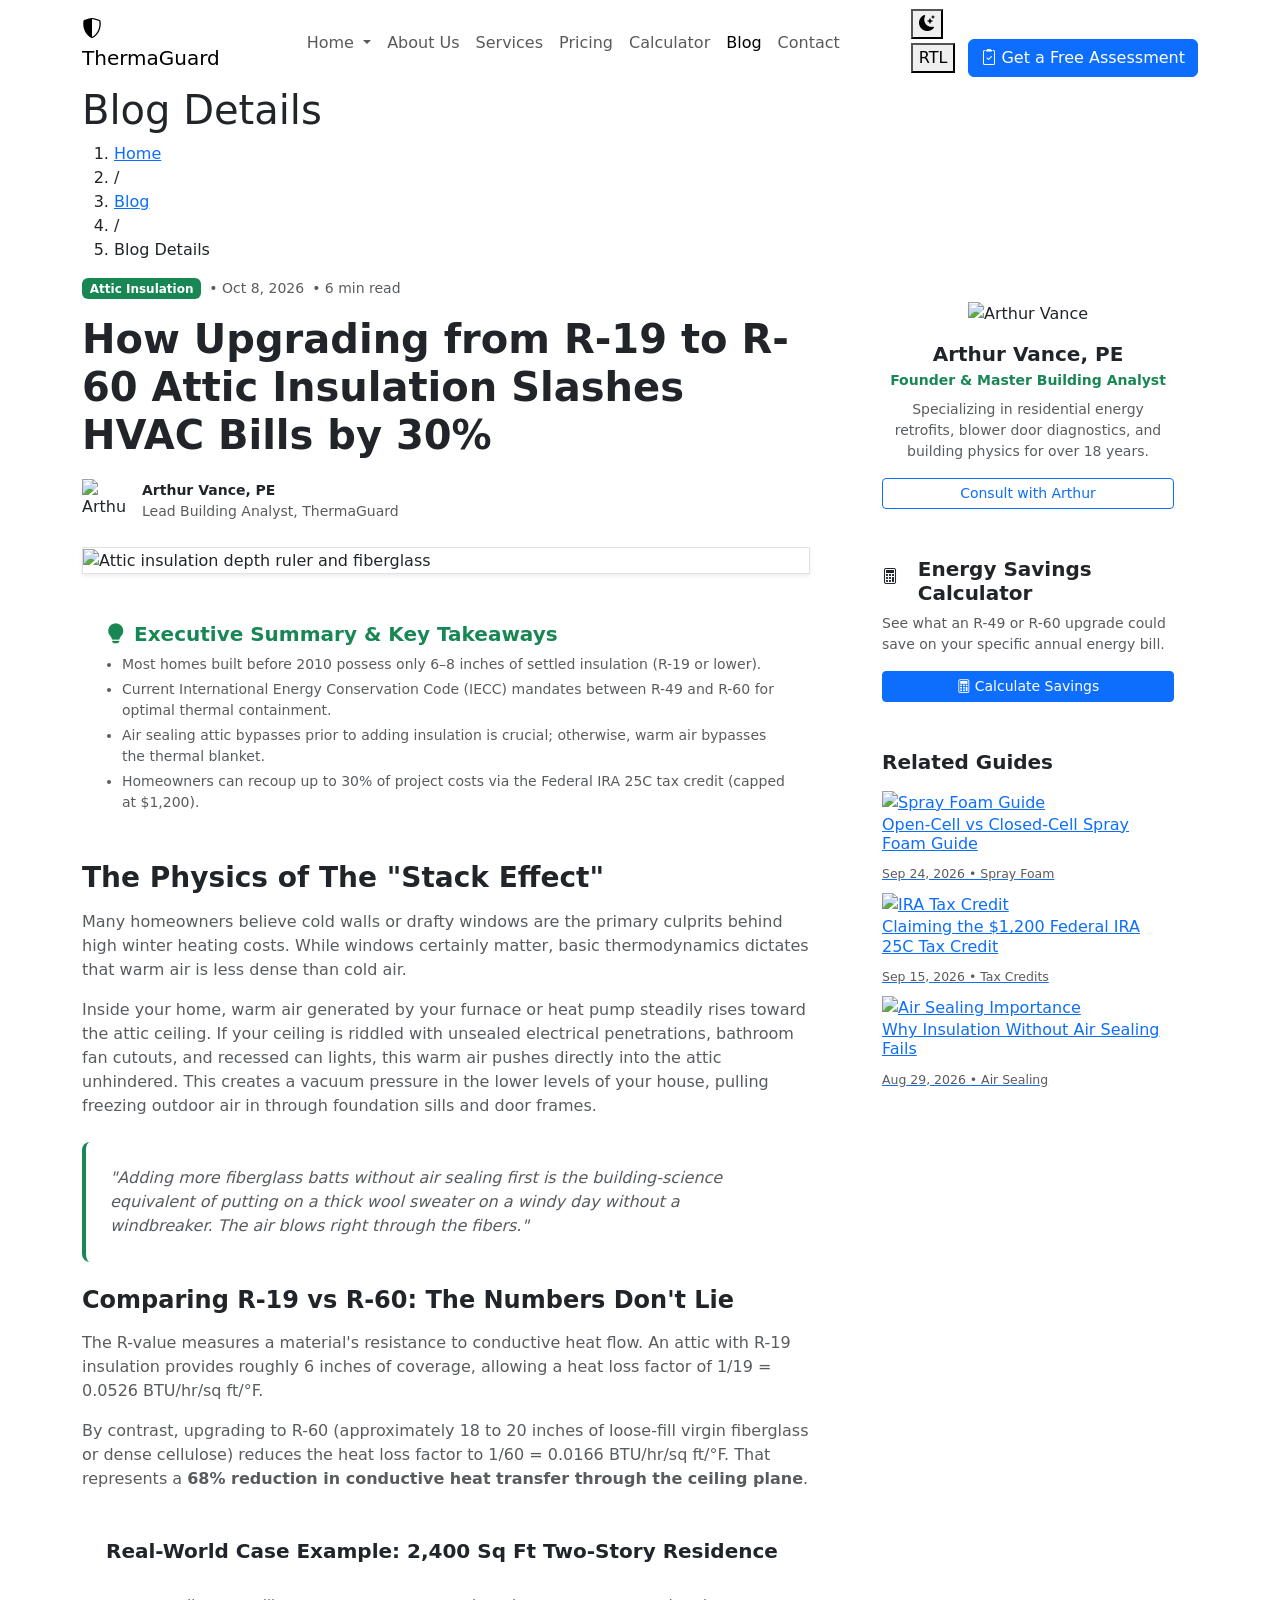
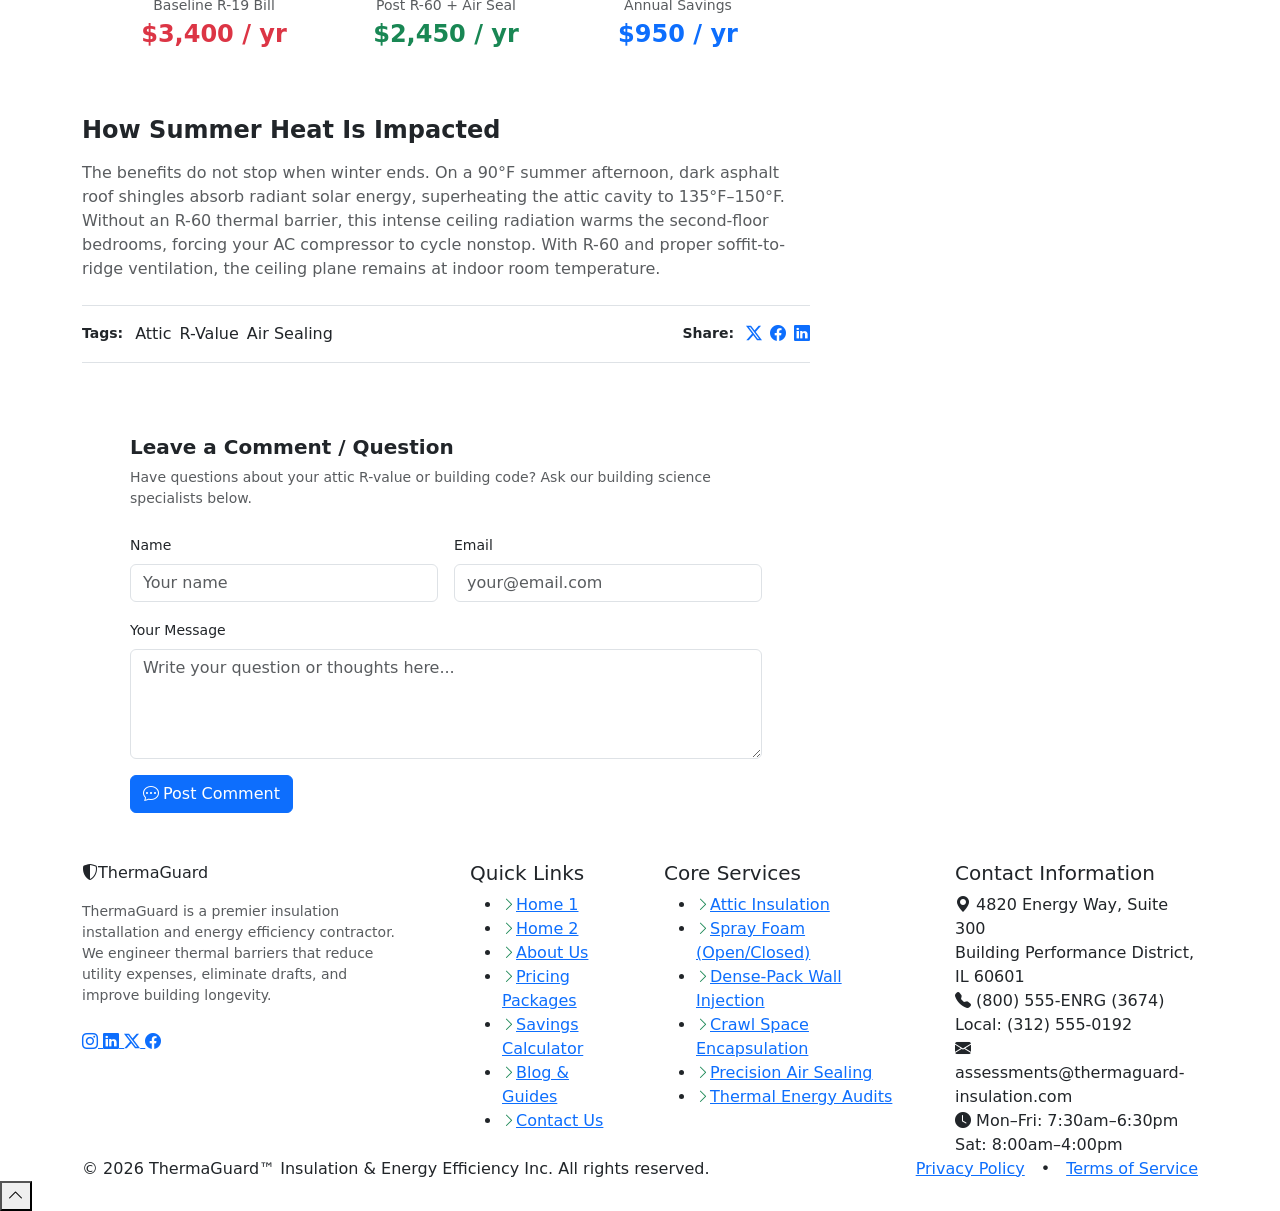
==== blog-details.html @ 48bd6f77 "Initial commit" ====
<!DOCTYPE html>
<html lang="en" data-bs-theme="light" dir="ltr">
<head>
  <meta charset="UTF-8">
  <meta name="viewport" content="width=device-width, initial-scale=1.0">
  <title>How Upgrading from R-19 to R-60 Slashes HVAC Bills by 30% | ThermaGuard™</title>
  <meta name="description" content="In-depth building science guide explaining how attic air sealing and R-60 insulation stops the stack effect and lowers seasonal utility bills.">
  
  <!-- Favicon -->
  <link rel="icon" type="image/svg+xml" href="data:image/svg+xml,<svg xmlns='http://www.w3.org/2000/svg' viewBox='0 0 100 100'><rect width='100' height='100' rx='20' fill='%230b6e4f'/><path d='M50 20 L80 45 L70 45 L70 75 L30 75 L30 45 L20 45 Z' fill='%23ffffff'/><circle cx='50' cy='55' r='10' fill='%23f59e0b'/></svg>">

  <!-- Google Fonts (Outfit & Plus Jakarta Sans) -->
  <link rel="preconnect" href="https://fonts.googleapis.com">
  <link rel="preconnect" href="https://fonts.gstatic.com" crossorigin>
  <link href="https://fonts.googleapis.com/css2?family=Outfit:wght@400;500;600;700;800&family=Plus+Jakarta+Sans:wght@400;500;600;700&display=swap" rel="stylesheet">

  <!-- Bootstrap 5.3 CSS -->
  <link href="https://cdn.jsdelivr.net/npm/bootstrap@5.3.3/dist/css/bootstrap.min.css" rel="stylesheet">
  
  <!-- Bootstrap Icons 1.11 -->
  <link rel="stylesheet" href="https://cdn.jsdelivr.net/npm/bootstrap-icons@1.11.3/font/bootstrap-icons.min.css">

  <!-- Custom Core & RTL Styles -->
  <link rel="stylesheet" href="css/style.css">
  <link rel="stylesheet" href="css/rtl.css">
</head>
<body>

  <!-- ================= NAVBAR ================= -->
  <nav class="navbar navbar-expand-lg tg-navbar sticky-top">
    <div class="container">
      <!-- Brand Logo -->
      <a class="navbar-brand" href="index.html">
        <div class="brand-icon-wrap">
          <i class="bi bi-shield-shaded"></i>
        </div>
        <span>Therma<span class="brand-highlight">Guard</span></span>
      </a>

      <!-- Mobile Controls & Hamburger -->
      <div class="d-flex align-items-center gap-2 d-lg-none">
        <button class="control-btn theme-toggle-btn" aria-label="Toggle theme">
          <i class="bi bi-moon-stars-fill"></i>
        </button>
        <button class="rtl-pill-btn rtl-toggle-btn" aria-label="Toggle layout direction">
            <span class="dir-label">RTL</span>
        </button>
        <button class="navbar-toggler border-0 shadow-none px-2" type="button" data-bs-toggle="collapse" data-bs-target="#tgNavbarCollapse" aria-controls="tgNavbarCollapse" aria-expanded="false" aria-label="Toggle navigation">
          <span class="navbar-toggler-icon"></span>
        </button>
      </div>

      <!-- Nav Links -->
      <div class="collapse navbar-collapse" id="tgNavbarCollapse">
        <ul class="navbar-nav mx-auto mb-2 mb-lg-0">
          <!-- Home Dropdown: EXACTLY TWO ITEMS -->
          <li class="nav-dropdown dropdown">
            <a class="nav-link dropdown-toggle" href="#" id="homeDropdown" role="button" data-bs-toggle="dropdown" aria-expanded="false">
              Home
            </a>
            <ul class="dropdown-menu" aria-labelledby="homeDropdown">
              <li><a class="dropdown-item" href="index.html"><i class="bi bi-house-door me-2"></i>Home 1</a></li>
              <li><a class="dropdown-item" href="home-2.html"><i class="bi bi-building me-2"></i>Home 2</a></li>
            </ul>
          </li>
          <li class="nav-item">
            <a class="nav-link" href="about.html">About Us</a>
          </li>
          <li class="nav-item">
            <a class="nav-link" href="services.html">Services</a>
          </li>
          <li class="nav-item">
            <a class="nav-link" href="pricing.html">Pricing</a>
          </li>
          <li class="nav-item">
            <a class="nav-link" href="calculator.html">Calculator</a>
          </li>
          <li class="nav-item">
            <a class="nav-link active" href="blog.html">Blog</a>
          </li>
          <li class="nav-item">
            <a class="nav-link" href="contact.html">Contact</a>
          </li>
        </ul>

        <!-- Action Controls & CTA -->
        <div class="nav-actions">
          <button class="control-btn theme-toggle-btn d-none d-lg-flex" aria-label="Toggle theme" title="Toggle dark/light mode">
            <i class="bi bi-moon-stars-fill"></i>
          </button>
          <button class="rtl-pill-btn rtl-toggle-btn d-none d-lg-inline-flex" aria-label="Toggle layout direction" title="Toggle RTL/LTR">
            <span class="dir-label">RTL</span>
          </button>
          <a href="contact.html" class="btn btn-primary ms-lg-2">
            <i class="bi bi-clipboard2-check me-1"></i>Get a Free Assessment
          </a>
        </div>
      </div>
    </div>
  </nav>

  <!-- ================= PAGE BANNER ================= -->
  <section class="tg-page-banner tg-banner-blog-details">
    <div class="container tg-page-banner-container">
      <h1 class="tg-page-banner-title" id="bannerArticleCategory">Blog Details</h1>
      <nav aria-label="breadcrumb" class="tg-page-banner-breadcrumb-nav">
        <ol class="tg-page-banner-breadcrumb">
          <li><a href="index.html">Home</a></li>
          <li class="separator">/</li>
          <li><a href="blog.html">Blog</a></li>
          <li class="separator">/</li>
          <li class="active" aria-current="page" id="breadcrumbArticleCurrent">Blog Details</li>
        </ol>
      </nav>
    </div>
  </section>

  <!-- ================= ARTICLE BODY & SIDEBAR ================= -->
  <section class="section-padding">
    <div class="container">
      <div class="row g-4 g-lg-5 align-items-start">
        <!-- Main Content -->
        <div class="col-lg-8">
          <!-- Article Title & Meta -->
          <div class="mb-4">
            <div class="d-flex align-items-center gap-2 mb-3">
              <span class="badge bg-success" id="articleCategoryBadge">Attic Insulation</span>
              <span class="text-muted small" id="articleDate">• Oct 8, 2026</span>
              <span class="text-muted small" id="articleReadTime">• 6 min read</span>
            </div>
            <h2 class="display-6 fw-bold mb-3" id="articleTitle">
              How Upgrading from R-19 to R-60 Attic Insulation Slashes HVAC Bills by 30%
            </h2>
            <div class="d-flex align-items-center gap-3 pt-1">
              <img src="images/team-arthur-vance.jpg" alt="Arthur Vance" class="avatar-img" id="authorAvatar" style="width: 44px; height: 44px;">
              <div>
                <div class="fw-bold small" id="authorName">Arthur Vance, PE</div>
                <div class="text-muted small" id="authorRole">Lead Building Analyst, ThermaGuard</div>
              </div>
            </div>
          </div>

          <!-- Cover Image -->
          <div class="article-cover-wrap mb-4 shadow-sm border border-tg">
            <img src="images/blog-details-hero.jpg" alt="Attic insulation depth ruler and fiberglass" class="article-cover-img" id="articleCoverImg">
          </div>

          <!-- Key Takeaways Callout -->
          <div class="card-tg p-4 mb-4 bg-surface-alt border-success h-auto">
            <h5 class="fw-bold mb-2 text-success"><i class="bi bi-lightbulb-fill me-2"></i>Executive Summary & Key Takeaways</h5>
            <ul class="mb-0 text-muted small ps-3" id="articleTakeawaysList">
              <li class="mb-1">Most homes built before 2010 possess only 6–8 inches of settled insulation (R-19 or lower).</li>
              <li class="mb-1">Current International Energy Conservation Code (IECC) mandates between R-49 and R-60 for optimal thermal containment.</li>
              <li class="mb-1">Air sealing attic bypasses prior to adding insulation is crucial; otherwise, warm air bypasses the thermal blanket.</li>
              <li>Homeowners can recoup up to 30% of project costs via the Federal IRA 25C tax credit (capped at $1,200).</li>
            </ul>
          </div>

          <!-- Dynamic Body Content -->
          <div id="articleBodyContent">
            <h2 class="h3 fw-bold mb-3">The Physics of The "Stack Effect"</h2>
            <p class="text-muted">
              Many homeowners believe cold walls or drafty windows are the primary culprits behind high winter heating costs. While windows certainly matter, basic thermodynamics dictates that warm air is less dense than cold air.
            </p>
            <p class="text-muted">
              Inside your home, warm air generated by your furnace or heat pump steadily rises toward the attic ceiling. If your ceiling is riddled with unsealed electrical penetrations, bathroom fan cutouts, and recessed can lights, this warm air pushes directly into the attic unhindered. This creates a vacuum pressure in the lower levels of your house, pulling freezing outdoor air in through foundation sills and door frames.
            </p>

            <blockquote class="p-4 my-4 rounded-3 border-start border-4 border-success bg-surface fst-italic text-muted">
              "Adding more fiberglass batts without air sealing first is the building-science equivalent of putting on a thick wool sweater on a windy day without a windbreaker. The air blows right through the fibers."
            </blockquote>

            <h3 class="h4 fw-bold mt-4 mb-3">Comparing R-19 vs R-60: The Numbers Don't Lie</h3>
            <p class="text-muted">
              The R-value measures a material's resistance to conductive heat flow. An attic with R-19 insulation provides roughly 6 inches of coverage, allowing a heat loss factor of 1/19 = 0.0526 BTU/hr/sq ft/°F.
            </p>
            <p class="text-muted">
              By contrast, upgrading to R-60 (approximately 18 to 20 inches of loose-fill virgin fiberglass or dense cellulose) reduces the heat loss factor to 1/60 = 0.0166 BTU/hr/sq ft/°F. That represents a <strong>68% reduction in conductive heat transfer through the ceiling plane</strong>.
            </p>

            <div class="card-tg p-4 my-4 h-auto">
              <h5 class="fw-bold mb-3">Real-World Case Example: 2,400 Sq Ft Two-Story Residence</h5>
              <div class="row g-3 text-center">
                <div class="col-sm-4">
                  <div class="p-3 rounded-2 bg-surface-alt">
                    <div class="small text-muted">Baseline R-19 Bill</div>
                    <div class="fw-bold fs-4 text-danger">$3,400 / yr</div>
                  </div>
                </div>
                <div class="col-sm-4">
                  <div class="p-3 rounded-2 bg-surface-alt">
                    <div class="small text-muted">Post R-60 + Air Seal</div>
                    <div class="fw-bold fs-4 text-success">$2,450 / yr</div>
                  </div>
                </div>
                <div class="col-sm-4">
                  <div class="p-3 rounded-2 bg-surface-alt">
                    <div class="small text-muted">Annual Savings</div>
                    <div class="fw-bold fs-4 text-primary">$950 / yr</div>
                  </div>
                </div>
              </div>
            </div>

            <h3 class="h4 fw-bold mt-4 mb-3">How Summer Heat Is Impacted</h3>
            <p class="text-muted">
              The benefits do not stop when winter ends. On a 90°F summer afternoon, dark asphalt roof shingles absorb radiant solar energy, superheating the attic cavity to 135°F–150°F. Without an R-60 thermal barrier, this intense ceiling radiation warms the second-floor bedrooms, forcing your AC compressor to cycle nonstop. With R-60 and proper soffit-to-ridge ventilation, the ceiling plane remains at indoor room temperature.
            </p>
          </div>

          <!-- Share & Tags -->
          <div class="d-flex flex-wrap justify-content-between align-items-center py-3 border-top border-bottom border-tg my-4">
            <div class="d-flex align-items-center gap-2 mb-2 mb-sm-0">
              <span class="fw-bold small me-1">Tags:</span>
              <div id="articleTagsContainer" class="d-inline-flex align-items-center gap-2">
                <span class="badge-tag">Attic</span>
                <span class="badge-tag">R-Value</span>
                <span class="badge-tag">Air Sealing</span>
              </div>
            </div>
            <div class="d-flex align-items-center gap-2">
              <span class="fw-bold small me-1">Share:</span>
              <a href="https://x.com" target="_blank" rel="noopener noreferrer" class="social-icon-btn" aria-label="Share on X"><i class="bi bi-twitter-x"></i></a>
              <a href="https://facebook.com" target="_blank" rel="noopener noreferrer" class="social-icon-btn" aria-label="Share on Facebook"><i class="bi bi-facebook"></i></a>
              <a href="https://linkedin.com" target="_blank" rel="noopener noreferrer" class="social-icon-btn" aria-label="Share on LinkedIn"><i class="bi bi-linkedin"></i></a>
            </div>
          </div>

          <!-- Leave a Reply Form -->
          <div class="card-tg p-4 p-md-5 h-auto">
            <h4 class="h5 fw-bold mb-2">Leave a Comment / Question</h4>
            <p class="text-muted small mb-4">Have questions about your attic R-value or building code? Ask our building science specialists below.</p>
            <form class="needs-validation" novalidate>
              <div class="row g-3 mb-3">
                <div class="col-md-6">
                  <label class="form-label small" for="commentName">Name</label>
                  <input type="text" class="form-control" id="commentName" placeholder="Your name" required>
                </div>
                <div class="col-md-6">
                  <label class="form-label small" for="commentEmail">Email</label>
                  <input type="email" class="form-control" id="commentEmail" placeholder="your@email.com" required>
                </div>
              </div>
              <div class="mb-3">
                <label class="form-label small" for="commentBody">Your Message</label>
                <textarea class="form-control" id="commentBody" rows="4" placeholder="Write your question or thoughts here..." required></textarea>
              </div>
              <button type="submit" class="btn btn-primary">
                <i class="bi bi-chat-dots me-1"></i>Post Comment
              </button>
            </form>
          </div>
        </div>

        <!-- Sidebar -->
        <div class="col-lg-4">
          <aside class="blog-sidebar sticky-top">
            <!-- Author Card -->
            <div class="card-tg p-4 text-center h-auto">
              <img src="images/team-arthur-vance.jpg" alt="Arthur Vance" class="avatar-img mx-auto mb-3" id="sideAuthorImg" style="width: 76px; height: 76px;">
              <h5 class="fw-bold mb-1" id="sideAuthorName">Arthur Vance, PE</h5>
              <p class="text-success small fw-semibold mb-2" id="sideAuthorRole">Founder & Master Building Analyst</p>
              <p class="text-muted small mb-3" id="sideAuthorBio">
                Specializing in residential energy retrofits, blower door diagnostics, and building physics for over 18 years.
              </p>
              <a href="contact.html" class="btn btn-outline-primary btn-sm w-100">Consult with Arthur</a>
            </div>

            <!-- Free Calculator Widget -->
            <div class="card-tg p-4 border-success bg-surface-alt h-auto">
              <div class="d-flex align-items-center gap-2 mb-2">
                <div class="brand-icon-wrap" style="width: 32px; height: 32px; font-size: 1rem;">
                  <i class="bi bi-calculator"></i>
                </div>
                <h5 class="fw-bold mb-0">Energy Savings Calculator</h5>
              </div>
              <p class="text-muted small mb-3">
                See what an R-49 or R-60 upgrade could save on your specific annual energy bill.
              </p>
              <a href="calculator.html" class="btn btn-primary btn-sm w-100">
                <i class="bi bi-calculator me-1"></i>Calculate Savings
              </a>
            </div>

            <!-- Related Posts -->
            <div class="card-tg p-4 h-auto">
              <h5 class="fw-bold mb-3">Related Guides</h5>
              <div class="d-flex flex-column gap-2" id="sidebarRelatedGuides">
                <a href="blog-details.html?id=spray-foam" class="related-guide-item">
                  <img src="images/blog-spray-foam.jpg" alt="Spray Foam Guide" class="related-guide-thumb">
                  <div class="flex-grow-1">
                    <h6 class="related-guide-title">Open-Cell vs Closed-Cell Spray Foam Guide</h6>
                    <span class="text-muted small" style="font-size: 0.78rem;">Sep 24, 2026 • Spray Foam</span>
                  </div>
                </a>
                <a href="blog-details.html?id=tax-credit" class="related-guide-item">
                  <img src="images/blog-ira-tax-credit-insulation.jpg" alt="IRA Tax Credit" class="related-guide-thumb">
                  <div class="flex-grow-1">
                    <h6 class="related-guide-title">Claiming the $1,200 Federal IRA 25C Tax Credit</h6>
                    <span class="text-muted small" style="font-size: 0.78rem;">Sep 15, 2026 • Tax Credits</span>
                  </div>
                </a>
                <a href="blog-details.html?id=air-sealing" class="related-guide-item">
                  <img src="images/blog-air-sealing.jpg" alt="Air Sealing Importance" class="related-guide-thumb">
                  <div class="flex-grow-1">
                    <h6 class="related-guide-title">Why Insulation Without Air Sealing Fails</h6>
                    <span class="text-muted small" style="font-size: 0.78rem;">Aug 29, 2026 • Air Sealing</span>
                  </div>
                </a>
              </div>
            </div>
          </aside>
        </div>
      </div>
    </div>
  </section>

  <!-- ================= SHARED FOOTER ================= -->
  <footer class="tg-footer">
    <div class="container">
      <div class="row g-5">
        <!-- Col 1: Brand & Bio -->
        <div class="col-lg-4 col-md-6">
          <a class="navbar-brand mb-3 d-inline-flex" href="index.html">
            <div class="brand-icon-wrap">
              <i class="bi bi-shield-shaded"></i>
            </div>
            <span>Therma<span class="brand-highlight">Guard</span></span>
          </a>
          <p class="text-muted small pe-lg-4">
            ThermaGuard is a premier insulation installation and energy efficiency contractor. We engineer thermal barriers that reduce utility expenses, eliminate drafts, and improve building longevity.
          </p>
          <div class="social-links mt-4">
            <a href="https://instagram.com" class="social-icon-btn" target="_blank" rel="noopener noreferrer" aria-label="Follow ThermaGuard on Instagram">
              <i class="bi bi-instagram"></i>
            </a>
            <a href="https://linkedin.com" class="social-icon-btn" target="_blank" rel="noopener noreferrer" aria-label="Connect with ThermaGuard on LinkedIn">
              <i class="bi bi-linkedin"></i>
            </a>
            <a href="https://x.com" class="social-icon-btn" target="_blank" rel="noopener noreferrer" aria-label="Follow ThermaGuard on X">
              <i class="bi bi-twitter-x"></i>
            </a>
            <a href="https://facebook.com" class="social-icon-btn" target="_blank" rel="noopener noreferrer" aria-label="Connect on Facebook">
              <i class="bi bi-facebook"></i>
            </a>
          </div>
        </div>

        <!-- Col 2: Important Links -->
        <div class="col-lg-2 col-md-6 col-6">
          <h5>Quick Links</h5>
          <ul class="footer-links">
            <li><a href="index.html"><i class="bi bi-chevron-right text-success small"></i>Home 1</a></li>
            <li><a href="home-2.html"><i class="bi bi-chevron-right text-success small"></i>Home 2</a></li>
            <li><a href="about.html"><i class="bi bi-chevron-right text-success small"></i>About Us</a></li>
            <li><a href="pricing.html"><i class="bi bi-chevron-right text-success small"></i>Pricing Packages</a></li>
            <li><a href="calculator.html"><i class="bi bi-chevron-right text-success small"></i>Savings Calculator</a></li>
            <li><a href="blog.html"><i class="bi bi-chevron-right text-success small"></i>Blog & Guides</a></li>
            <li><a href="contact.html"><i class="bi bi-chevron-right text-success small"></i>Contact Us</a></li>
          </ul>
        </div>

        <!-- Col 3: Core Services -->
        <div class="col-lg-3 col-md-6 col-6">
          <h5>Core Services</h5>
          <ul class="footer-links">
            <li><a href="service-details.html?service=attic"><i class="bi bi-chevron-right text-success small"></i>Attic Insulation</a></li>
            <li><a href="service-details.html?service=spray-foam"><i class="bi bi-chevron-right text-success small"></i>Spray Foam (Open/Closed)</a></li>
            <li><a href="service-details.html?service=wall-injection"><i class="bi bi-chevron-right text-success small"></i>Dense-Pack Wall Injection</a></li>
            <li><a href="service-details.html?service=crawl-space"><i class="bi bi-chevron-right text-success small"></i>Crawl Space Encapsulation</a></li>
            <li><a href="service-details.html?service=air-sealing"><i class="bi bi-chevron-right text-success small"></i>Precision Air Sealing</a></li>
            <li><a href="service-details.html?service=energy-audit"><i class="bi bi-chevron-right text-success small"></i>Thermal Energy Audits</a></li>
          </ul>
        </div>

        <!-- Col 4: Contact Information -->
        <div class="col-lg-3 col-md-6">
          <h5>Contact Information</h5>
          <div class="footer-contact-item">
            <i class="bi bi-geo-alt-fill"></i>
            <span>4820 Energy Way, Suite 300<br>Building Performance District, IL 60601</span>
          </div>
          <div class="footer-contact-item">
            <i class="bi bi-telephone-fill"></i>
            <span>(800) 555-ENRG (3674)<br>Local: (312) 555-0192</span>
          </div>
          <div class="footer-contact-item">
            <i class="bi bi-envelope-fill"></i>
            <span>assessments@thermaguard-insulation.com</span>
          </div>
          <div class="footer-contact-item">
            <i class="bi bi-clock-fill"></i>
            <span>Mon–Fri: 7:30am–6:30pm<br>Sat: 8:00am–4:00pm</span>
          </div>
        </div>
      </div>

      <!-- Footer Bottom -->
      <div class="footer-bottom d-flex flex-column flex-md-row justify-content-between align-items-center gap-3">
        <div class="footer-copy text-center text-md-start">
          &copy; 2026 ThermaGuard™ Insulation & Energy Efficiency Inc. All rights reserved.
        </div>
        <div class="footer-legal-links d-flex align-items-center justify-content-center justify-content-md-end gap-3">
          <a href="privacy.html" class="footer-legal-link">Privacy Policy</a>
          <span class="footer-legal-sep">•</span>
          <a href="terms.html" class="footer-legal-link">Terms of Service</a>
        </div>
      </div>
    </div>
  </footer>

  <!-- Back to Top Button -->
  <button class="back-to-top" aria-label="Back to top">
    <i class="bi bi-chevron-up"></i>
  </button>

  <!-- Bootstrap 5.3 Bundle JS -->
  <script src="https://cdn.jsdelivr.net/npm/bootstrap@5.3.3/dist/js/bootstrap.bundle.min.js"></script>
  <!-- Blog Data & Dynamic Engine -->
  <script src="js/blog-data.js"></script>
  <script src="js/blog-details.js"></script>
  <!-- Core Script -->
  <script src="js/main.js"></script>
</body>
</html>
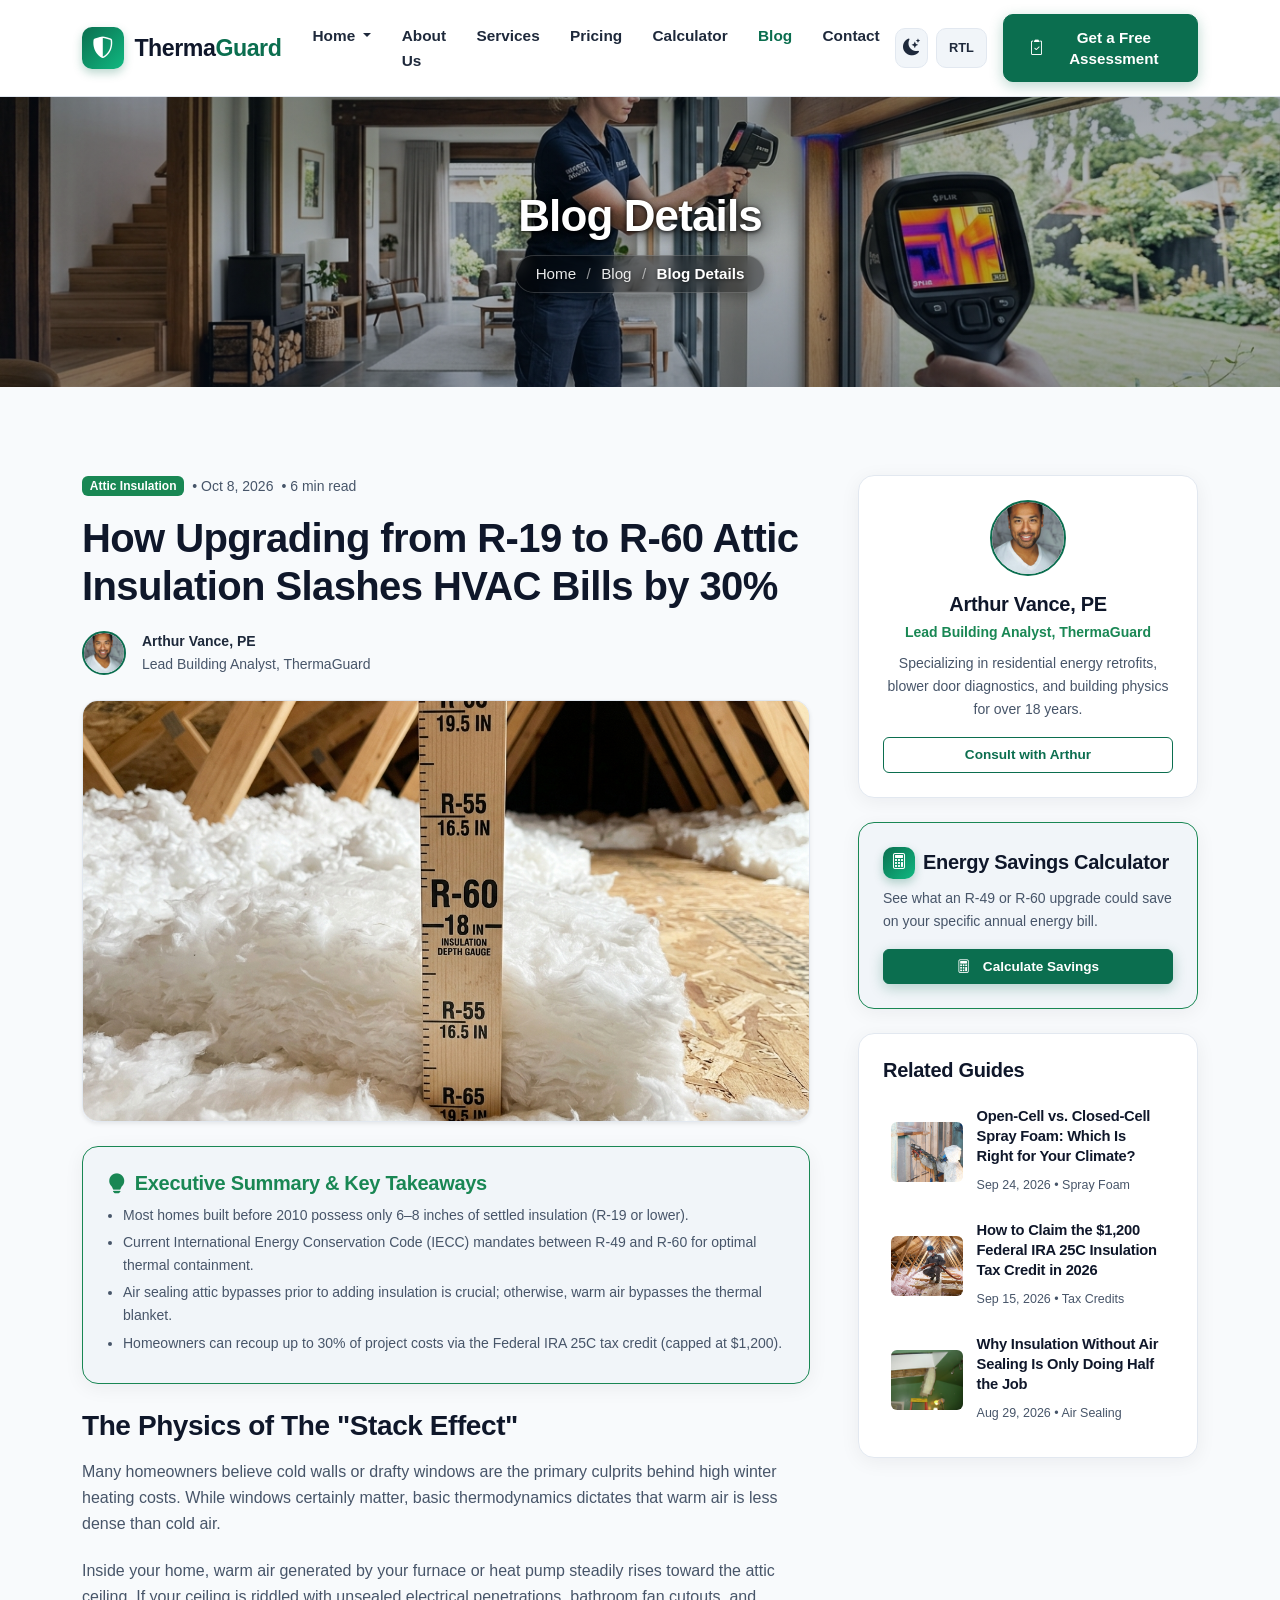
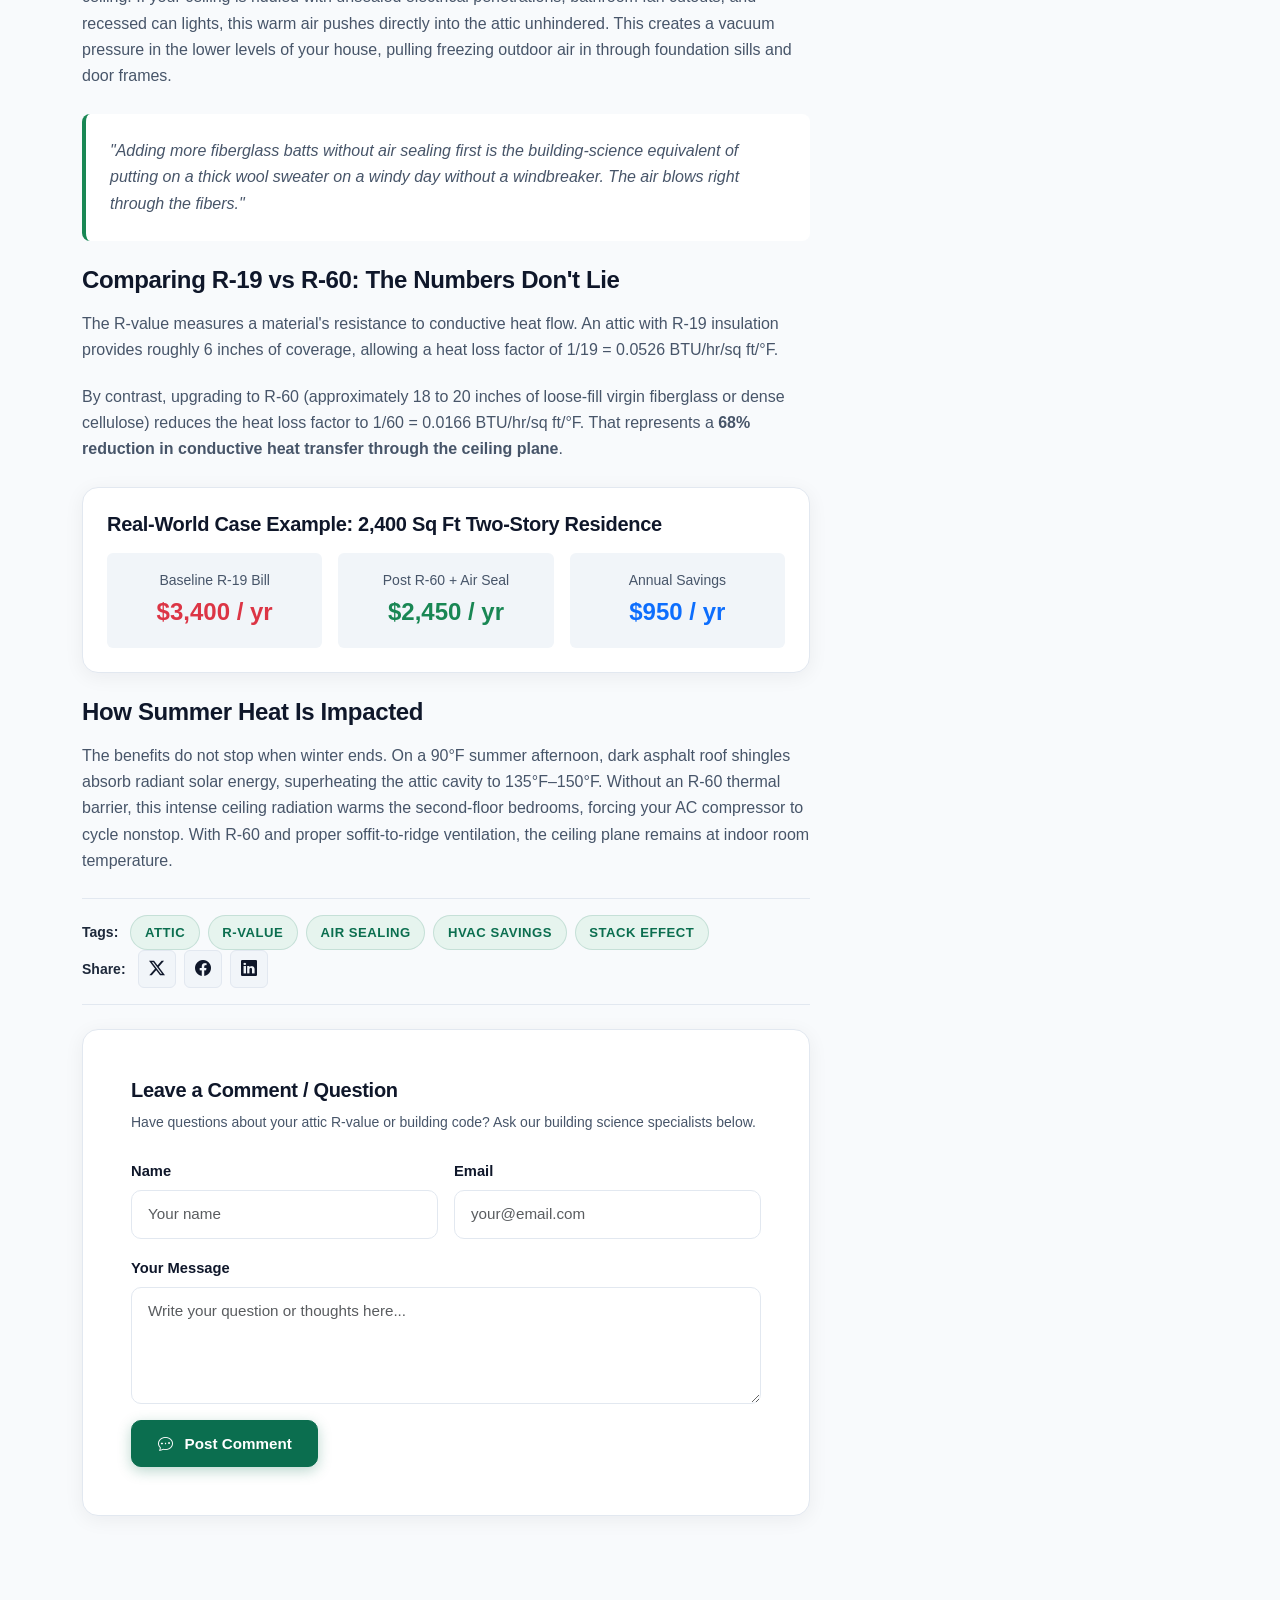
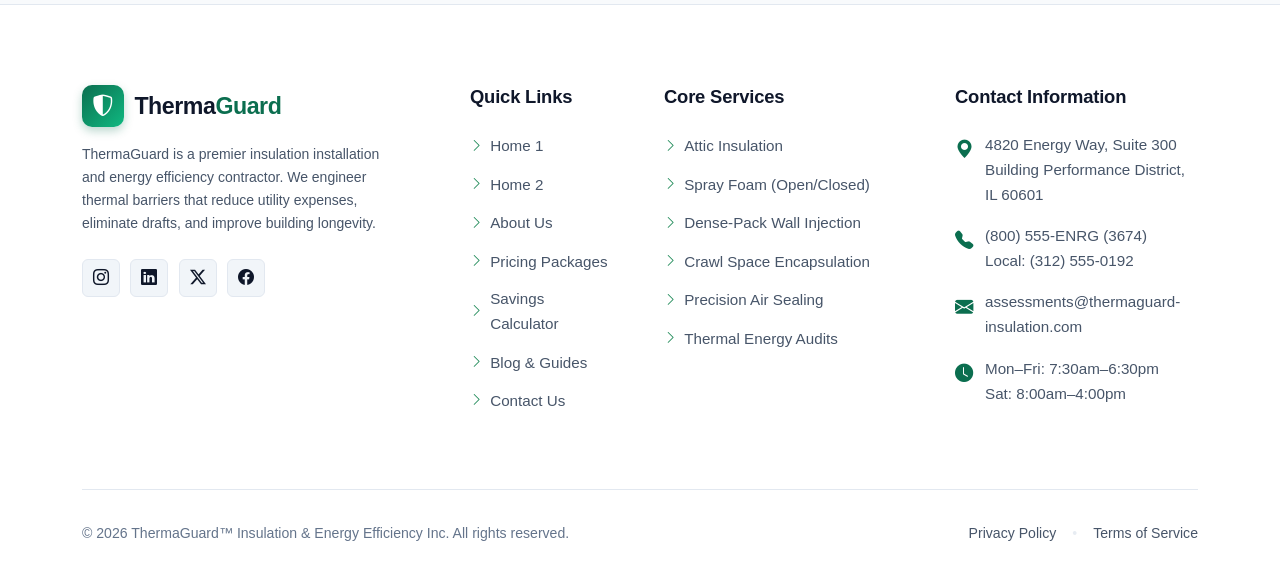
==== commit 9d9f8e01: "updated message" ====
--- a/blog-details.html
+++ b/blog-details.html
@@ -142,7 +142,7 @@
 
           <!-- Cover Image -->
           <div class="article-cover-wrap mb-4 shadow-sm border border-tg">
-            <img src="images/blog-details-hero.jpg" alt="Attic insulation depth ruler and fiberglass" class="article-cover-img" id="articleCoverImg">
+            <img src="images/blog-attic-r19-to-r60.jpg" alt="Attic insulation depth ruler and fiberglass" class="article-cover-img" id="articleCoverImg">
           </div>
 
           <!-- Key Takeaways Callout -->
--- a/css/style.css
+++ b/css/style.css
@@ -0,0 +1,2604 @@
+/* ===================================================================
+   ThermaGuard™ - Insulation Installation & Energy Efficiency Website
+   Comprehensive Design System & Core Stylesheet
+   Compatible with Bootstrap 5.3+, Dark/Light Mode, & Responsive Devices
+   =================================================================== */
+
+/* -------------------------------------------------------------------
+   1. CSS Custom Properties / Root Tokens (Light Theme Default)
+   ------------------------------------------------------------------- */
+:root {
+  color-scheme: light;
+
+  /* Brand Color Palette */
+  --tg-primary: #0b6e4f;          /* Rich Energy Emerald */
+  --tg-primary-hover: #08533b;
+  --tg-primary-light: #e6f4ee;
+  --tg-primary-rgb: 11, 110, 79;
+
+  --tg-secondary: #0f766e;        /* Deep Teal */
+  --tg-secondary-hover: #115e59;
+  
+  --tg-accent: #f59e0b;           /* Warm Solar Amber */
+  --tg-accent-hover: #d97706;
+  --tg-accent-light: #fef3c7;
+  --tg-accent-rgb: 245, 158, 11;
+
+  --tg-thermal-warm: #ea580c;     /* Heat retention orange */
+  --tg-thermal-cool: #0284c7;     /* Cooling retention sky */
+
+  /* Neutral & Surface Colors - Light Mode */
+  --tg-bg-body: #f8fafc;
+  --tg-bg-surface: #ffffff;
+  --tg-bg-surface-alt: #f1f5f9;
+  --tg-bg-header: rgba(255, 255, 255, 0.95);
+  --tg-bg-dropdown: #ffffff;
+  --tg-bg-card: #ffffff;
+  --tg-bg-footer: var(--tg-bg-header);
+
+  /* Typography Colors - Light Mode (High Contrast WCAG AAA) */
+  --tg-text-main: #1e293b;
+  --tg-text-muted: #475569;
+  --tg-text-light: #64748b;
+  --tg-heading-color: #0f172a;
+  --tg-footer-text: var(--tg-text-muted);
+  --tg-footer-text-muted: var(--tg-text-light);
+
+  /* Borders & Dividers */
+  --tg-border: #e2e8f0;
+  --tg-border-light: #f1f5f9;
+  --tg-border-focus: #10b981;
+
+  /* Shadows */
+  --tg-shadow-sm: 0 1px 3px rgba(0, 0, 0, 0.06), 0 1px 2px rgba(0, 0, 0, 0.04);
+  --tg-shadow-md: 0 4px 6px -1px rgba(0, 0, 0, 0.07), 0 2px 4px -2px rgba(0, 0, 0, 0.05);
+  --tg-shadow-lg: 0 10px 25px -3px rgba(0, 0, 0, 0.08), 0 4px 6px -4px rgba(0, 0, 0, 0.04);
+  --tg-shadow-xl: 0 20px 30px -10px rgba(0, 0, 0, 0.12), 0 10px 10px -5px rgba(0, 0, 0, 0.04);
+  --tg-shadow-card: 0 4px 20px rgba(15, 23, 42, 0.06);
+  --tg-shadow-hover: 0 15px 30px rgba(11, 110, 79, 0.12);
+
+  /* Geometry & Transitions */
+  --tg-radius-sm: 6px;
+  --tg-radius-md: 10px;
+  --tg-radius-lg: 16px;
+  --tg-radius-xl: 24px;
+  --tg-radius-full: 9999px;
+  --tg-transition: all 0.28s cubic-bezier(0.4, 0, 0.2, 1);
+
+  /* Fonts */
+  --tg-font-sans: 'Plus Jakarta Sans', -apple-system, BlinkMacSystemFont, "Segoe UI", Roboto, sans-serif;
+  --tg-font-heading: 'Outfit', -apple-system, BlinkMacSystemFont, "Segoe UI", Roboto, sans-serif;
+}
+
+/* -------------------------------------------------------------------
+   2. Dark Theme Overrides & High-Contrast Adjustments
+   ------------------------------------------------------------------- */
+[data-bs-theme="dark"] {
+  color-scheme: dark;
+
+  --tg-bg-body: #0b1120;
+  --tg-bg-surface: #131d31;
+  --tg-bg-surface-alt: #1a263f;
+  --tg-bg-header: rgba(19, 29, 49, 0.94);
+  --tg-bg-dropdown: #162238;
+  --tg-bg-card: #15223a;
+  --tg-bg-footer: var(--tg-bg-header);
+
+  --tg-text-main: #f1f5f9;
+  --tg-text-muted: #94a3b8;
+  --tg-text-light: #64748b;
+  --tg-heading-color: #ffffff;
+  --tg-footer-text: var(--tg-text-muted);
+  --tg-footer-text-muted: var(--tg-text-light);
+
+  --tg-border: #243452;
+  --tg-border-light: #1b283f;
+  --tg-border-focus: #34d399;
+
+  --tg-primary-light: rgba(11, 110, 79, 0.25);
+  --tg-accent-light: rgba(245, 158, 11, 0.15);
+
+  --tg-shadow-sm: 0 1px 3px rgba(0, 0, 0, 0.4);
+  --tg-shadow-md: 0 4px 6px -1px rgba(0, 0, 0, 0.45);
+  --tg-shadow-lg: 0 10px 25px -3px rgba(0, 0, 0, 0.55);
+  --tg-shadow-xl: 0 20px 30px -10px rgba(0, 0, 0, 0.7);
+  --tg-shadow-card: 0 6px 24px rgba(0, 0, 0, 0.4);
+  --tg-shadow-hover: 0 16px 32px rgba(16, 185, 129, 0.18);
+}
+
+/* -------------------------------------------------------------------
+   3. Global Resets & Base Typography
+   ------------------------------------------------------------------- */
+*, *::before, *::after {
+  box-sizing: border-box;
+}
+
+html {
+  scroll-behavior: smooth;
+  font-size: 16px;
+}
+
+body {
+  font-family: var(--tg-font-sans);
+  color: var(--tg-text-main);
+  background-color: var(--tg-bg-body);
+  line-height: 1.65;
+  -webkit-font-smoothing: antialiased;
+  -moz-osx-font-smoothing: grayscale;
+  /* Preserve overflow: visible on body so position: sticky works reliably on all mobile browsers */
+  overflow-x: visible;
+  transition: background-color 0.3s ease, color 0.3s ease;
+}
+
+/* Prevent horizontal content spill on content sections without breaking sticky positioning on the body navbar */
+body > section,
+body > main,
+body > footer,
+.section-padding,
+.tg-page-banner {
+  overflow-x: clip;
+}
+
+h1, h2, h3, h4, h5, h6,
+.h1, .h2, .h3, .h4, .h5, .h6 {
+  font-family: var(--tg-font-heading);
+  color: var(--tg-heading-color);
+  font-weight: 700;
+  line-height: 1.25;
+  letter-spacing: -0.015em;
+}
+
+p {
+  margin-bottom: 1.25rem;
+  color: var(--tg-text-muted);
+}
+
+/* Ensure text-muted is always clear and high-contrast */
+.text-muted {
+  color: var(--tg-text-muted) !important;
+}
+
+[data-bs-theme="dark"] .text-muted {
+  color: #94a3b8 !important;
+}
+
+[data-bs-theme="dark"] p {
+  color: #94a3b8;
+}
+
+/* Fix text-dark across both modes: ensure crisp contrast */
+.text-dark:not(.bg-warning):not(.bg-info):not(.badge-accent) {
+  color: var(--tg-heading-color) !important;
+}
+
+[data-bs-theme="dark"] .text-dark:not(.bg-warning):not(.bg-info):not(.badge-accent) {
+  color: #f8fafc !important;
+}
+
+/* Service Card Titles & Editorial Links */
+.service-title-link,
+.card-tg h2 a, .card-tg h3 a, .card-tg h4 a, .card-tg h5 a,
+.blog-card h2 a, .blog-card h3 a, .blog-card h4 a {
+  color: var(--tg-heading-color) !important;
+  transition: var(--tg-transition);
+}
+
+.service-title-link:hover,
+.card-tg h2 a:hover, .card-tg h3 a:hover, .card-tg h4 a:hover, .card-tg h5 a:hover,
+.blog-card h2 a:hover, .blog-card h3 a:hover, .blog-card h4 a:hover {
+  color: var(--tg-primary) !important;
+}
+
+[data-bs-theme="dark"] .service-title-link:hover,
+[data-bs-theme="dark"] .card-tg h2 a:hover, [data-bs-theme="dark"] .card-tg h3 a:hover,
+[data-bs-theme="dark"] .card-tg h4 a:hover, [data-bs-theme="dark"] .card-tg h5 a:hover,
+[data-bs-theme="dark"] .blog-card h2 a:hover, [data-bs-theme="dark"] .blog-card h3 a:hover,
+[data-bs-theme="dark"] .blog-card h4 a:hover {
+  color: #34d399 !important;
+}
+
+/* Warning & Info Badges: Keep Crisp Dark Slate Text for Readability */
+.badge.bg-warning,
+.badge.bg-warning.text-dark,
+.btn-accent,
+.badge-accent,
+[data-bs-theme="dark"] .badge.bg-warning,
+[data-bs-theme="dark"] .badge.bg-warning.text-dark,
+[data-bs-theme="dark"] .badge.bg-warning-subtle {
+  color: #0f172a !important;
+  background-color: #f59e0b !important;
+  font-weight: 700 !important;
+}
+
+.badge.bg-info,
+.badge.bg-info.text-dark,
+[data-bs-theme="dark"] .badge.bg-info,
+[data-bs-theme="dark"] .badge.bg-info.text-dark {
+  color: #0f172a !important;
+  background-color: #38bdf8 !important;
+  font-weight: 700 !important;
+}
+
+/* Dark Mode Badges & Outlines */
+[data-bs-theme="dark"] .badge.bg-light,
+[data-bs-theme="dark"] .badge.bg-light.text-dark,
+[data-bs-theme="dark"] .badge.bg-secondary,
+[data-bs-theme="dark"] .badge.bg-secondary.text-dark,
+[data-bs-theme="dark"] .badge.bg-secondary-subtle,
+[data-bs-theme="dark"] .badge.bg-secondary-subtle.text-dark,
+[data-bs-theme="dark"] .badge.bg-surface,
+[data-bs-theme="dark"] .badge.bg-surface.text-dark,
+[data-bs-theme="dark"] .badge.bg-surface-alt,
+[data-bs-theme="dark"] .badge.bg-surface-alt.text-dark {
+  background-color: #1e293b !important;
+  color: #f8fafc !important;
+  border: 1px solid #334155 !important;
+}
+
+[data-bs-theme="dark"] .badge.bg-dark {
+  background-color: #0f172a !important;
+  color: #f8fafc !important;
+  border: 1px solid #334155 !important;
+}
+
+[data-bs-theme="dark"] .text-success {
+  color: #34d399 !important;
+}
+
+[data-bs-theme="dark"] .btn-outline-primary {
+  border-color: #34d399;
+  color: #34d399;
+}
+
+[data-bs-theme="dark"] .btn-outline-primary:hover,
+[data-bs-theme="dark"] .btn-outline-primary:focus {
+  background-color: var(--tg-primary);
+  border-color: var(--tg-primary);
+  color: #ffffff;
+}
+
+/* Dark Mode Form Inputs & Selects */
+[data-bs-theme="dark"] .form-control,
+[data-bs-theme="dark"] .form-select {
+  background-color: #0f172a;
+  border-color: #334155;
+  color: #f8fafc;
+}
+
+[data-bs-theme="dark"] .form-select {
+  color-scheme: dark;
+  background-image: url("data:image/svg+xml,%3csvg xmlns='http://www.w3.org/2000/svg' viewBox='0 0 16 16'%3e%3cpath fill='none' stroke='%2394a3b8' stroke-linecap='round' stroke-linejoin='round' stroke-width='2' d='m2 5 6 6 6-6'/%3e%3c/svg%3e");
+}
+
+[data-bs-theme="dark"] .form-select option {
+  background-color: #0f172a;
+  color: #f8fafc;
+  padding: 8px 12px;
+}
+
+[data-bs-theme="dark"] .form-select option[value=""] {
+  color: #cbd5e1;
+  font-weight: 500;
+}
+
+[data-bs-theme="dark"] .form-select option:disabled {
+  color: #94a3b8 !important;
+  background-color: #1e293b;
+}
+
+[data-bs-theme="dark"] .form-select:has(option[value=""]:checked) {
+  color: #94a3b8;
+}
+
+[data-bs-theme="dark"] .form-control:focus,
+[data-bs-theme="dark"] .form-select:focus {
+  background-color: #131d31;
+  border-color: #34d399;
+  color: #ffffff;
+  box-shadow: 0 0 0 0.25rem rgba(52, 211, 153, 0.25);
+}
+
+[data-bs-theme="dark"] .form-control::placeholder {
+  color: #64748b;
+}
+
+[data-bs-theme="dark"] .form-label {
+  color: #f8fafc;
+}
+
+/* Dark Mode Table Enhancements */
+[data-bs-theme="dark"] .table-tg th,
+[data-bs-theme="dark"] .table thead th {
+  background-color: #1a263f !important;
+  color: #ffffff !important;
+  border-bottom: 2px solid #243452 !important;
+}
+
+[data-bs-theme="dark"] .table-tg td,
+[data-bs-theme="dark"] .table tbody td {
+  background-color: #15223a !important;
+  color: #e2e8f0 !important;
+  border-bottom: 1px solid #243452 !important;
+}
+
+/* Dark Mode Subtle Containers */
+[data-bs-theme="dark"] .bg-surface-alt {
+  background-color: #1a263f !important;
+}
+
+[data-bs-theme="dark"] .bg-danger-subtle {
+  background-color: rgba(239, 68, 68, 0.16) !important;
+  border-color: rgba(239, 68, 68, 0.4) !important;
+}
+
+[data-bs-theme="dark"] .bg-danger-subtle .text-danger {
+  color: #fca5a5 !important;
+}
+
+[data-bs-theme="dark"] .bg-success-subtle {
+  background-color: rgba(16, 185, 129, 0.16) !important;
+  border-color: rgba(16, 185, 129, 0.4) !important;
+}
+
+[data-bs-theme="dark"] .bg-success-subtle .text-success {
+  color: #6ee7b7 !important;
+}
+
+a {
+  color: var(--tg-primary);
+  text-decoration: none;
+  transition: var(--tg-transition);
+}
+
+a:hover {
+  color: var(--tg-primary-hover);
+}
+
+img {
+  max-width: 100%;
+  height: auto;
+  vertical-align: middle;
+}
+
+/* -------------------------------------------------------------------
+   4. Buttons & Badges
+   ------------------------------------------------------------------- */
+.btn {
+  font-family: var(--tg-font-heading);
+  font-weight: 600;
+  font-size: 0.95rem;
+  padding: 0.75rem 1.6rem;
+  border-radius: var(--tg-radius-md);
+  transition: var(--tg-transition);
+  display: inline-flex;
+  align-items: center;
+  justify-content: center;
+  gap: 0.5rem;
+  line-height: 1.4;
+  border: 1px solid transparent;
+}
+
+.btn-lg {
+  padding: 0.95rem 2rem;
+  font-size: 1.05rem;
+  border-radius: var(--tg-radius-md);
+}
+
+.btn-sm {
+  padding: 0.45rem 1rem;
+  font-size: 0.85rem;
+  border-radius: var(--tg-radius-sm);
+}
+
+.btn-primary {
+  background-color: var(--tg-primary);
+  border-color: var(--tg-primary);
+  color: #ffffff;
+  box-shadow: 0 4px 14px rgba(11, 110, 79, 0.28);
+}
+
+.btn-primary:hover, .btn-primary:focus {
+  background-color: var(--tg-primary-hover);
+  border-color: var(--tg-primary-hover);
+  color: #ffffff;
+  transform: translateY(-2px);
+  box-shadow: 0 6px 20px rgba(11, 110, 79, 0.38);
+}
+
+.btn-accent {
+  background-color: var(--tg-accent);
+  border-color: var(--tg-accent);
+  color: #1e293b;
+  box-shadow: 0 4px 14px rgba(245, 158, 11, 0.28);
+}
+
+.btn-accent:hover, .btn-accent:focus {
+  background-color: var(--tg-accent-hover);
+  border-color: var(--tg-accent-hover);
+  color: #ffffff;
+  transform: translateY(-2px);
+  box-shadow: 0 6px 20px rgba(245, 158, 11, 0.38);
+}
+
+.btn-outline-primary {
+  background-color: transparent;
+  border-color: var(--tg-primary);
+  color: var(--tg-primary);
+}
+
+.btn-outline-primary:hover, .btn-outline-primary:focus {
+  background-color: var(--tg-primary);
+  border-color: var(--tg-primary);
+  color: #ffffff;
+  transform: translateY(-2px);
+}
+
+.btn-outline-light {
+  --bs-btn-color: #ffffff;
+  --bs-btn-border-color: rgba(255, 255, 255, 0.4);
+  --bs-btn-hover-color: #ffffff;
+  --bs-btn-hover-bg: rgba(255, 255, 255, 0.15);
+  --bs-btn-hover-border-color: rgba(255, 255, 255, 0.85);
+  --bs-btn-focus-shadow-rgb: 52, 211, 153;
+  --bs-btn-active-color: #ffffff;
+  --bs-btn-active-bg: rgba(255, 255, 255, 0.22);
+  --bs-btn-active-border-color: #ffffff;
+  border-color: rgba(255, 255, 255, 0.4);
+  color: #ffffff !important;
+  background-color: rgba(255, 255, 255, 0.05);
+}
+
+.btn-outline-light:hover {
+  background-color: rgba(255, 255, 255, 0.15) !important;
+  color: #ffffff !important;
+  border-color: rgba(255, 255, 255, 0.85) !important;
+  transform: translateY(-2px);
+  box-shadow: 0 4px 16px rgba(0, 0, 0, 0.25);
+}
+
+.btn-outline-light:focus,
+.btn-outline-light:focus-visible {
+  background-color: rgba(255, 255, 255, 0.15) !important;
+  color: #ffffff !important;
+  border-color: #34d399 !important;
+  box-shadow: 0 0 0 0.25rem rgba(52, 211, 153, 0.35) !important;
+  outline: 0;
+}
+
+.btn-outline-light:active,
+.btn-outline-light.active {
+  background-color: rgba(255, 255, 255, 0.24) !important;
+  color: #ffffff !important;
+  border-color: #ffffff !important;
+  transform: translateY(0);
+}
+
+.btn-outline-light:visited {
+  color: #ffffff !important;
+}
+
+.btn-outline-light .bi,
+.btn-outline-light i {
+  color: #ffffff !important;
+}
+
+.btn-white {
+  background-color: #ffffff;
+  color: var(--tg-primary);
+  border-color: #ffffff;
+  box-shadow: var(--tg-shadow-md);
+}
+
+.btn-white:hover {
+  background-color: #f8fafc;
+  color: var(--tg-primary-hover);
+  transform: translateY(-2px);
+  box-shadow: var(--tg-shadow-lg);
+}
+
+.badge-tag {
+  display: inline-flex;
+  align-items: center;
+  gap: 0.4rem;
+  padding: 0.35rem 0.85rem;
+  border-radius: var(--tg-radius-full);
+  font-size: 0.82rem;
+  font-weight: 600;
+  text-transform: uppercase;
+  letter-spacing: 0.04em;
+  background-color: var(--tg-primary-light);
+  color: var(--tg-primary);
+  border: 1px solid rgba(11, 110, 79, 0.15);
+}
+
+[data-bs-theme="dark"] .badge-tag {
+  color: #34d399;
+  border-color: rgba(52, 211, 153, 0.25);
+}
+
+.badge-accent {
+  background-color: var(--tg-accent-light);
+  color: #b45309;
+  border: 1px solid rgba(245, 158, 11, 0.25);
+}
+
+[data-bs-theme="dark"] .badge-accent {
+  color: #fbbf24;
+}
+
+/* -------------------------------------------------------------------
+   5. Sticky Header & Navigation
+   ------------------------------------------------------------------- */
+.tg-topbar {
+  background-color: var(--tg-bg-surface-alt);
+  border-bottom: 1px solid var(--tg-border);
+  font-size: 0.85rem;
+  padding: 0.45rem 0;
+  transition: var(--tg-transition);
+}
+
+.tg-topbar a {
+  color: var(--tg-text-muted);
+}
+
+.tg-topbar a:hover {
+  color: var(--tg-primary);
+}
+
+.tg-navbar {
+  background-color: var(--tg-bg-header);
+  backdrop-filter: blur(12px);
+  -webkit-backdrop-filter: blur(12px);
+  border-bottom: 1px solid var(--tg-border);
+  padding: 0.85rem 0;
+  position: -webkit-sticky !important;
+  position: sticky !important;
+  top: 0 !important;
+  z-index: 1050 !important;
+  width: 100%;
+  transition: padding 0.25s ease, box-shadow 0.25s ease, background-color 0.25s ease;
+}
+
+@media (max-width: 991.98px) {
+  .tg-navbar {
+    position: -webkit-sticky !important;
+    position: sticky !important;
+    top: 0 !important;
+    padding: 0.65rem 0;
+  }
+
+  .tg-navbar > .container,
+  .tg-navbar > .container-fluid {
+    display: flex;
+    flex-wrap: wrap;
+    align-items: center;
+    justify-content: space-between;
+  }
+
+  .tg-navbar .navbar-brand {
+    font-size: 1.25rem;
+    gap: 0.5rem;
+    flex-shrink: 1;
+    min-width: 0;
+    margin-right: 0;
+  }
+
+  .tg-navbar .brand-icon-wrap {
+    width: 36px;
+    height: 36px;
+    font-size: 1.15rem;
+    border-radius: 8px;
+    flex-shrink: 0;
+  }
+
+  /* Keep mobile controls strictly in a single horizontal row on the right */
+  .tg-navbar .d-flex.align-items-center.d-lg-none {
+    display: inline-flex !important;
+    align-items: center !important;
+    flex-wrap: nowrap !important;
+    gap: 0.4rem !important;
+    flex-shrink: 0;
+  }
+
+  .tg-navbar .d-lg-none .control-btn {
+    width: 36px;
+    height: 36px;
+    font-size: 0.95rem;
+    border-radius: 8px;
+    flex-shrink: 0;
+  }
+
+  .tg-navbar .d-lg-none .rtl-pill-btn {
+    height: 36px;
+    padding: 0 0.6rem;
+    font-size: 0.75rem;
+    border-radius: 8px;
+    flex-shrink: 0;
+    display: inline-flex;
+    align-items: center;
+    justify-content: center;
+  }
+
+  .tg-navbar .navbar-toggler {
+    width: 38px;
+    height: 36px;
+    padding: 0 !important;
+    display: inline-flex !important;
+    align-items: center !important;
+    justify-content: center !important;
+    border: 1px solid var(--tg-border) !important;
+    background-color: var(--tg-bg-surface-alt);
+    border-radius: 8px;
+    flex-shrink: 0;
+    color: var(--tg-text-main);
+    transition: var(--tg-transition);
+  }
+
+  .tg-navbar .navbar-toggler:hover {
+    background-color: var(--tg-primary);
+    border-color: var(--tg-primary) !important;
+  }
+
+  .tg-navbar .navbar-toggler:hover .navbar-toggler-icon {
+    filter: brightness(0) invert(1);
+  }
+
+  .tg-navbar .navbar-toggler-icon {
+    width: 1.25rem;
+    height: 1.25rem;
+  }
+
+  .tg-navbar .navbar-collapse {
+    flex-basis: 100%;
+    width: 100%;
+    max-height: calc(100vh - 75px);
+    overflow-y: auto;
+    -webkit-overflow-scrolling: touch;
+    padding-bottom: 1.25rem;
+  }
+}
+
+@media (max-width: 380px) {
+  .tg-navbar .navbar-brand {
+    font-size: 1.15rem;
+    gap: 0.4rem;
+  }
+
+  .tg-navbar .brand-icon-wrap {
+    width: 32px;
+    height: 32px;
+    font-size: 1rem;
+  }
+
+  .tg-navbar .d-flex.align-items-center.d-lg-none {
+    gap: 0.3rem !important;
+  }
+
+  .tg-navbar .d-lg-none .control-btn {
+    width: 32px;
+    height: 32px;
+    font-size: 0.85rem;
+  }
+
+  .tg-navbar .d-lg-none .rtl-pill-btn {
+    height: 32px;
+    padding: 0 0.45rem;
+    font-size: 0.7rem;
+  }
+
+  .tg-navbar .navbar-toggler {
+    width: 34px;
+    height: 32px;
+  }
+}
+
+.tg-navbar.is-scrolled {
+  box-shadow: var(--tg-shadow-md);
+  padding: 0.6rem 0;
+}
+
+.navbar-brand {
+  display: flex;
+  align-items: center;
+  gap: 0.65rem;
+  font-family: var(--tg-font-heading);
+  font-size: 1.45rem;
+  font-weight: 800;
+  color: var(--tg-heading-color) !important;
+  text-decoration: none;
+  letter-spacing: -0.02em;
+}
+
+.brand-icon-wrap {
+  width: 42px;
+  height: 42px;
+  border-radius: var(--tg-radius-md);
+  background: linear-gradient(135deg, var(--tg-primary) 0%, #10b981 100%);
+  display: flex;
+  align-items: center;
+  justify-content: center;
+  color: #ffffff;
+  font-size: 1.35rem;
+  box-shadow: 0 4px 10px rgba(11, 110, 79, 0.28);
+}
+
+.brand-highlight {
+  color: var(--tg-primary);
+  transition: color 0.25s ease;
+}
+
+[data-bs-theme="dark"] .brand-highlight {
+  color: #10b981;
+}
+
+.navbar-nav .nav-link {
+  font-family: var(--tg-font-heading);
+  font-size: 0.96rem;
+  font-weight: 600;
+  color: var(--tg-text-main);
+  padding: 0.55rem 0.95rem !important;
+  border-radius: var(--tg-radius-sm);
+  transition: var(--tg-transition);
+}
+
+.navbar-nav .nav-link:hover,
+.navbar-nav .nav-link:focus,
+.navbar-nav .nav-link.active {
+  color: var(--tg-primary) !important;
+}
+
+@media (min-width: 992px) and (max-width: 1199.98px) {
+  .navbar-nav .nav-link {
+    font-size: 0.88rem;
+    padding: 0.5rem 0.55rem !important;
+  }
+  .nav-actions {
+    gap: 0.35rem;
+  }
+  .nav-actions .btn {
+    font-size: 0.84rem;
+    padding: 0.45rem 0.7rem;
+  }
+}
+
+.dropdown-menu {
+  background-color: var(--tg-bg-dropdown);
+  border: 1px solid var(--tg-border);
+  box-shadow: var(--tg-shadow-lg);
+  border-radius: var(--tg-radius-md);
+  padding: 0.5rem;
+  min-width: 200px;
+  margin-top: 0.5rem;
+}
+
+.dropdown-item {
+  color: var(--tg-text-main);
+  font-family: var(--tg-font-heading);
+  font-size: 0.92rem;
+  font-weight: 600;
+  padding: 0.6rem 0.9rem;
+  border-radius: var(--tg-radius-sm);
+  transition: var(--tg-transition);
+  display: flex;
+  align-items: center;
+  gap: 0.5rem;
+}
+
+.dropdown-item:hover,
+.dropdown-item:focus,
+.dropdown-item.active {
+  background-color: var(--tg-primary-light);
+  color: var(--tg-primary);
+}
+
+/* Header Action Controls (Theme & RTL Toggles) */
+.nav-actions {
+  display: flex;
+  align-items: center;
+  gap: 0.5rem;
+}
+
+.control-btn {
+  width: 40px;
+  height: 40px;
+  border-radius: var(--tg-radius-md);
+  background-color: var(--tg-bg-surface-alt);
+  border: 1px solid var(--tg-border);
+  color: var(--tg-text-main);
+  display: flex;
+  align-items: center;
+  justify-content: center;
+  font-size: 1.05rem;
+  cursor: pointer;
+  transition: var(--tg-transition);
+}
+
+.control-btn:hover {
+  background-color: var(--tg-primary);
+  border-color: var(--tg-primary);
+  color: #ffffff;
+}
+
+.rtl-pill-btn {
+  font-size: 0.8rem;
+  font-weight: 700;
+  font-family: var(--tg-font-heading);
+  padding: 0 0.75rem;
+  height: 40px;
+  border-radius: var(--tg-radius-md);
+  background-color: var(--tg-bg-surface-alt);
+  border: 1px solid var(--tg-border);
+  color: var(--tg-text-main);
+  display: inline-flex;
+  align-items: center;
+  justify-content: center;
+  cursor: pointer;
+  transition: var(--tg-transition);
+}
+
+.rtl-pill-btn:hover {
+  background-color: var(--tg-primary);
+  border-color: var(--tg-primary);
+  color: #ffffff;
+}
+
+/* -------------------------------------------------------------------
+   6. Sections & Cards
+   ------------------------------------------------------------------- */
+.section-padding {
+  padding: 5.5rem 0;
+}
+
+@media (max-width: 768px) {
+  .section-padding {
+    padding: 3.5rem 0;
+  }
+}
+
+.section-title-wrap {
+  margin-bottom: 3.25rem;
+}
+
+.section-subtitle {
+  font-size: 0.88rem;
+  font-weight: 700;
+  letter-spacing: 0.08em;
+  text-transform: uppercase;
+  color: var(--tg-primary);
+  margin-bottom: 0.6rem;
+  display: inline-block;
+}
+
+.section-title {
+  font-size: 2.35rem;
+  margin-bottom: 1rem;
+}
+
+@media (min-width: 992px) {
+  .section-title {
+    font-size: 2.75rem;
+  }
+
+  .text-lg-nowrap,
+  .text-nowrap-desktop {
+    white-space: nowrap !important;
+  }
+}
+
+.card-tg {
+  background-color: var(--tg-bg-card);
+  border: 1px solid var(--tg-border);
+  border-radius: var(--tg-radius-lg);
+  padding: 2rem;
+  box-shadow: var(--tg-shadow-card);
+  transition: var(--tg-transition);
+  height: auto;
+}
+
+/* Equal height for grid columns where cards are direct single children */
+.row > [class*="col-"] > .card-tg:only-child,
+.card-tg.h-100 {
+  height: 100%;
+}
+
+/* Explicit auto height for editorial content, sidebars, and stacked cards */
+.blog-sidebar .card-tg,
+.service-sidebar .card-tg,
+.article-content .card-tg,
+.card-tg.h-auto {
+  height: auto !important;
+}
+
+.card-tg:hover {
+  transform: translateY(-4px);
+  border-color: rgba(11, 110, 79, 0.35);
+  box-shadow: var(--tg-shadow-hover);
+}
+
+.card-icon-bubble {
+  width: 60px;
+  height: 60px;
+  border-radius: var(--tg-radius-md);
+  background-color: var(--tg-primary-light);
+  color: var(--tg-primary);
+  display: flex;
+  align-items: center;
+  justify-content: center;
+  font-size: 1.75rem;
+  margin-bottom: 1.5rem;
+  transition: var(--tg-transition);
+}
+
+.card-tg:hover .card-icon-bubble {
+  background-color: var(--tg-primary);
+  color: #ffffff;
+  transform: scale(1.08);
+}
+
+/* -------------------------------------------------------------------
+   7. Hero Sections
+   ------------------------------------------------------------------- */
+.hero-home-1 {
+  position: relative;
+  padding: 5rem 0 6rem 0;
+  background: radial-gradient(circle at 80% 20%, rgba(16, 185, 129, 0.08) 0%, transparent 60%),
+              radial-gradient(circle at 10% 80%, rgba(245, 158, 11, 0.05) 0%, transparent 50%),
+              var(--tg-bg-body);
+  overflow: hidden;
+}
+
+.hero-home-2 {
+  position: relative;
+  padding: 3.5rem 0 4.25rem 0;
+  background-color: #0b1a24;
+  color: #ffffff;
+  overflow: hidden;
+}
+
+[data-bs-theme="dark"] .hero-home-2 {
+  background-color: #070e17;
+}
+
+.hero-home-2 .hero-title {
+  color: #ffffff;
+}
+
+.hero-home-2 .hero-title .text-primary-custom {
+  color: #34d399 !important;
+}
+
+.hero-home-2 .hero-lead {
+  color: rgba(255, 255, 255, 0.82);
+}
+
+.hero-feature-box {
+  background: rgba(13, 27, 38, 0.72);
+  backdrop-filter: blur(10px);
+  -webkit-backdrop-filter: blur(10px);
+  border: 1px solid rgba(255, 255, 255, 0.14);
+  transition: transform 0.2s ease, border-color 0.2s ease;
+}
+
+.hero-feature-box:hover {
+  transform: translateY(-2px);
+  border-color: rgba(16, 185, 129, 0.5);
+}
+
+.hero-home-2 .hero-image-wrap {
+  position: relative;
+  border-radius: var(--tg-radius-xl);
+  overflow: hidden;
+  box-shadow: 0 20px 45px rgba(0, 0, 0, 0.45);
+  border: 1px solid rgba(255, 255, 255, 0.18);
+  line-height: 0;
+}
+
+.hero-home-2 .hero-right-img {
+  width: 100%;
+  height: 470px;
+  object-fit: cover;
+  object-position: center;
+  display: block;
+  transition: transform 0.4s ease;
+}
+
+.hero-home-2 .hero-image-wrap:hover .hero-right-img {
+  transform: scale(1.03);
+}
+
+@media (max-width: 991.98px) {
+  .hero-home-2 {
+    padding: 3rem 0 3.5rem 0;
+  }
+  .hero-home-2 .hero-image-wrap {
+    margin-top: 1.5rem;
+  }
+  .hero-home-2 .hero-right-img {
+    height: 360px;
+  }
+}
+
+.hero-home-2 .btn-outline-light {
+  border-color: rgba(255, 255, 255, 0.4);
+  background-color: rgba(255, 255, 255, 0.06);
+  color: #ffffff !important;
+  backdrop-filter: blur(8px);
+  -webkit-backdrop-filter: blur(8px);
+}
+
+.hero-home-2 .btn-outline-light:hover {
+  background-color: rgba(255, 255, 255, 0.16) !important;
+  border-color: rgba(255, 255, 255, 0.9) !important;
+  color: #ffffff !important;
+  transform: translateY(-2px);
+  box-shadow: 0 8px 24px rgba(0, 0, 0, 0.35);
+}
+
+.hero-home-2 .btn-outline-light:focus,
+.hero-home-2 .btn-outline-light:focus-visible {
+  background-color: rgba(255, 255, 255, 0.16) !important;
+  border-color: #34d399 !important;
+  color: #ffffff !important;
+  box-shadow: 0 0 0 0.25rem rgba(52, 211, 153, 0.35) !important;
+}
+
+.hero-home-2 .btn-outline-light:active {
+  background-color: rgba(255, 255, 255, 0.24) !important;
+  border-color: #ffffff !important;
+  color: #ffffff !important;
+}
+
+@media (max-width: 576px) {
+  .hero-home-2 {
+    padding: 2.5rem 0 3rem 0;
+  }
+  .hero-home-2 .hero-right-img {
+    height: 250px;
+  }
+}
+
+.hero-badge {
+  display: inline-flex;
+  align-items: center;
+  gap: 0.5rem;
+  padding: 0.4rem 1rem;
+  border-radius: var(--tg-radius-full);
+  background-color: var(--tg-bg-surface);
+  border: 1px solid var(--tg-border);
+  box-shadow: var(--tg-shadow-sm);
+  font-size: 0.88rem;
+  font-weight: 600;
+  color: var(--tg-primary);
+  margin-bottom: 1.5rem;
+}
+
+.hero-title {
+  font-size: 2.75rem;
+  font-weight: 800;
+  line-height: 1.18;
+  margin-bottom: 1.25rem;
+  letter-spacing: -0.03em;
+}
+
+@media (min-width: 992px) {
+  .hero-title {
+    font-size: 3.65rem;
+  }
+}
+
+.hero-lead {
+  font-size: 1.15rem;
+  color: var(--tg-text-muted);
+  margin-bottom: 2rem;
+  max-width: 620px;
+}
+
+.hero-media-wrap {
+  position: relative;
+  border-radius: var(--tg-radius-xl);
+  overflow: hidden;
+  box-shadow: var(--tg-shadow-xl);
+  border: 1px solid var(--tg-border);
+}
+
+.hero-media-wrap img {
+  width: 100%;
+  height: 480px;
+  object-fit: cover;
+  transition: transform 0.6s ease;
+}
+
+.hero-media-wrap:hover img {
+  transform: scale(1.03);
+}
+
+.floating-stat-card {
+  position: absolute;
+  background-color: var(--tg-bg-surface);
+  border: 1px solid var(--tg-border);
+  padding: 1.1rem 1.4rem;
+  border-radius: var(--tg-radius-lg);
+  box-shadow: var(--tg-shadow-lg);
+  display: flex;
+  align-items: center;
+  gap: 0.9rem;
+  z-index: 2;
+  backdrop-filter: blur(10px);
+}
+
+.floating-stat-card.bottom-left {
+  bottom: 24px;
+  left: 24px;
+}
+
+.floating-stat-card.top-right {
+  top: 24px;
+  right: 24px;
+}
+
+/* -------------------------------------------------------------------
+   Page Hero Banner (Full-Width Photographic with Dark Overlay)
+   ------------------------------------------------------------------- */
+.tg-page-banner {
+  position: relative;
+  width: 100%;
+  min-height: 290px;
+  display: flex;
+  align-items: center;
+  justify-content: center;
+  text-align: center;
+  padding: 4.85rem 1.5rem;
+  background-color: #08111d;
+  background-size: cover;
+  background-position: center center;
+  background-repeat: no-repeat;
+  color: #ffffff;
+  overflow: hidden;
+  isolation: isolate;
+}
+
+/* Semi-transparent overlay balanced so the hero photography is clearly visible in both light & dark modes */
+.tg-page-banner::before {
+  content: "";
+  position: absolute;
+  inset: 0;
+  background: linear-gradient(
+    180deg,
+    rgba(8, 20, 36, 0.38) 0%,
+    rgba(8, 20, 36, 0.28) 50%,
+    rgba(8, 20, 36, 0.45) 100%
+  );
+  z-index: 1;
+  transition: background 0.3s ease;
+}
+
+[data-bs-theme="dark"] .tg-page-banner::before {
+  background: linear-gradient(
+    180deg,
+    rgba(5, 14, 26, 0.46) 0%,
+    rgba(5, 14, 26, 0.34) 50%,
+    rgba(5, 14, 26, 0.52) 100%
+  );
+}
+
+/* Centered content container */
+.tg-page-banner-container {
+  position: relative;
+  z-index: 2;
+  max-width: 960px;
+  margin: 0 auto;
+  display: flex;
+  flex-direction: column;
+  align-items: center;
+  justify-content: center;
+}
+
+/* Centered bold page title with enhanced shadow for perfect clarity */
+.tg-page-banner-title {
+  font-family: var(--tg-font-heading);
+  font-size: 2.75rem;
+  font-weight: 800;
+  line-height: 1.15;
+  color: #ffffff !important;
+  margin-bottom: 0.85rem;
+  letter-spacing: -0.02em;
+  text-shadow: 0 3px 18px rgba(0, 0, 0, 0.85), 0 1px 4px rgba(0, 0, 0, 0.95);
+}
+
+/* Centered Breadcrumbs with sleek frosted pill background */
+.tg-page-banner-breadcrumb-nav {
+  display: flex;
+  align-items: center;
+  justify-content: center;
+}
+
+.tg-page-banner-breadcrumb {
+  display: inline-flex;
+  align-items: center;
+  justify-content: center;
+  flex-wrap: wrap;
+  gap: 0.65rem;
+  list-style: none;
+  padding: 0.35rem 1.25rem;
+  border-radius: var(--tg-radius-full);
+  background: rgba(0, 0, 0, 0.36);
+  backdrop-filter: blur(8px);
+  -webkit-backdrop-filter: blur(8px);
+  border: 1px solid rgba(255, 255, 255, 0.18);
+  margin: 0;
+  font-family: var(--tg-font-sans);
+  font-size: 0.95rem;
+  font-weight: 500;
+  color: rgba(255, 255, 255, 0.95);
+  box-shadow: 0 4px 12px rgba(0, 0, 0, 0.25);
+  text-shadow: 0 1px 4px rgba(0, 0, 0, 0.6);
+}
+
+.tg-page-banner-breadcrumb li {
+  display: inline-flex;
+  align-items: center;
+}
+
+.tg-page-banner-breadcrumb a {
+  color: rgba(255, 255, 255, 0.9);
+  text-decoration: none;
+  transition: var(--tg-transition);
+}
+
+.tg-page-banner-breadcrumb a:hover {
+  color: #fbbf24;
+  text-decoration: underline;
+}
+
+.tg-page-banner-breadcrumb .separator {
+  color: rgba(255, 255, 255, 0.55);
+  user-select: none;
+  font-weight: 400;
+}
+
+.tg-page-banner-breadcrumb .active {
+  color: #ffffff;
+  font-weight: 700;
+}
+
+/* Responsive adjustments */
+@media (max-width: 991.98px) {
+  .tg-page-banner {
+    min-height: 240px;
+    padding: 3.6rem 1.25rem;
+  }
+  .tg-page-banner-title {
+    font-size: 2.25rem;
+  }
+  .tg-page-banner-breadcrumb {
+    font-size: 0.95rem;
+  }
+}
+
+@media (max-width: 575.98px) {
+  .tg-page-banner {
+    min-height: 200px;
+    padding: 2.75rem 1rem;
+  }
+  .tg-page-banner-title {
+    font-size: 1.85rem;
+  }
+  .tg-page-banner-breadcrumb {
+    font-size: 0.88rem;
+    gap: 0.45rem;
+  }
+}
+
+/* Page Specific Background Images (Clear & High-Resolution) */
+.tg-banner-about {
+  background-image: url('../images/about-hero-insulation.jpg');
+}
+
+.tg-banner-services {
+  background-image: url('../images/services-hero.jpg');
+}
+
+.tg-banner-service-details {
+  background-image: url('../images/service-details-attic-hero.jpg');
+}
+
+.tg-banner-pricing {
+  background-image: url('../images/pricing-hero.jpg');
+}
+
+.tg-banner-calculator {
+  background-image: url('../images/calculator-hero.jpg');
+}
+
+.tg-banner-blog {
+  background-image: url('../images/blog-hero.jpg');
+}
+
+.tg-banner-blog-details {
+  background-image: url('../images/blog-details-banner.jpg');
+}
+
+.tg-banner-contact {
+  background-image: url('../images/contact-insulation-assessment.jpg');
+}
+
+
+/* -------------------------------------------------------------------
+   8. Stats Counter Ribbon
+   ------------------------------------------------------------------- */
+.stats-ribbon {
+  background-color: var(--tg-bg-surface);
+  border: 1px solid var(--tg-border);
+  border-radius: var(--tg-radius-xl);
+  padding: 2.5rem 1.5rem;
+  box-shadow: var(--tg-shadow-md);
+  margin-top: -3.5rem;
+  position: relative;
+  z-index: 10;
+}
+
+.stat-item {
+  text-align: center;
+  padding: 0.75rem 1rem;
+}
+
+.stat-number {
+  font-family: var(--tg-font-heading);
+  font-size: 2.6rem;
+  font-weight: 800;
+  color: var(--tg-primary);
+  line-height: 1;
+  margin-bottom: 0.4rem;
+}
+
+.stat-label {
+  font-size: 0.92rem;
+  font-weight: 600;
+  color: var(--tg-text-muted);
+  margin: 0;
+}
+
+/* -------------------------------------------------------------------
+   9. Energy Savings Calculator Component
+   ------------------------------------------------------------------- */
+.calc-wrapper {
+  background-color: var(--tg-bg-card);
+  border: 1px solid var(--tg-border);
+  border-radius: var(--tg-radius-xl);
+  padding: 2.5rem;
+  box-shadow: var(--tg-shadow-lg);
+}
+
+.calc-result-panel {
+  background: linear-gradient(145deg, #0b6e4f 0%, #064e3b 100%);
+  color: #ffffff;
+  border-radius: var(--tg-radius-lg);
+  padding: 2.5rem 2rem;
+  box-shadow: var(--tg-shadow-lg);
+  position: relative;
+  overflow: hidden;
+}
+
+.calc-result-panel::before {
+  content: '';
+  position: absolute;
+  top: -50px;
+  right: -50px;
+  width: 160px;
+  height: 160px;
+  border-radius: 50%;
+  background: radial-gradient(circle, rgba(255, 255, 255, 0.15) 0%, transparent 70%);
+}
+
+.calc-result-figure {
+  font-family: var(--tg-font-heading);
+  font-size: 3.2rem;
+  font-weight: 800;
+  line-height: 1;
+  color: #34d399;
+}
+
+.calc-slider {
+  -webkit-appearance: none;
+  width: 100%;
+  height: 8px;
+  border-radius: 5px;
+  background: var(--tg-border);
+  outline: none;
+  transition: opacity .2s;
+}
+
+.calc-slider::-webkit-slider-thumb {
+  -webkit-appearance: none;
+  appearance: none;
+  width: 22px;
+  height: 22px;
+  border-radius: 50%;
+  background: var(--tg-primary);
+  cursor: pointer;
+  box-shadow: 0 2px 6px rgba(0, 0, 0, 0.25);
+  border: 2px solid #ffffff;
+}
+
+.calc-slider::-moz-range-thumb {
+  width: 22px;
+  height: 22px;
+  border-radius: 50%;
+  background: var(--tg-primary);
+  cursor: pointer;
+  box-shadow: 0 2px 6px rgba(0, 0, 0, 0.25);
+  border: 2px solid #ffffff;
+}
+
+.metric-card-mini {
+  background: rgba(255, 255, 255, 0.1);
+  backdrop-filter: blur(8px);
+  border: 1px solid rgba(255, 255, 255, 0.15);
+  border-radius: var(--tg-radius-md);
+  padding: 1rem 1.25rem;
+}
+
+/* Enhanced Calculator Input & Number Clarity */
+.calc-input-pill {
+  border-radius: var(--tg-radius-md);
+  box-shadow: 0 1px 3px rgba(0, 0, 0, 0.08);
+  overflow: hidden;
+}
+
+.calc-num-input {
+  font-family: var(--tg-font-heading);
+  font-size: 0.95rem !important;
+  font-weight: 700 !important;
+  letter-spacing: 0px;
+  padding: 0.25rem 0.4rem !important;
+  min-width: 45px;
+  -moz-appearance: textfield;
+}
+
+.calc-num-input::-webkit-inner-spin-button,
+.calc-num-input::-webkit-outer-spin-button {
+  -webkit-appearance: none;
+  margin: 0;
+}
+
+[data-bs-theme="dark"] .calc-num-input {
+  background-color: #0b1120 !important;
+  color: #ffffff !important;
+  border-color: #334155 !important;
+}
+
+[data-bs-theme="dark"] .calc-input-pill .input-group-text {
+  background-color: #1e293b !important;
+  color: #f1f5f9 !important;
+  border-color: #334155 !important;
+  font-weight: 600;
+}
+
+[data-bs-theme="light"] .calc-num-input {
+  background-color: #ffffff !important;
+  color: #0f172a !important;
+  border-color: #cbd5e1 !important;
+}
+
+[data-bs-theme="light"] .calc-input-pill .input-group-text {
+  background-color: #f1f5f9 !important;
+  color: #1e293b !important;
+  border-color: #cbd5e1 !important;
+  font-weight: 600;
+}
+
+/* Slider value labels high contrast */
+.calc-slider-labels {
+  display: flex;
+  justify-content: space-between;
+  margin-top: 0.35rem;
+  font-size: 0.85rem;
+  font-weight: 600;
+  color: var(--tg-text-muted);
+}
+
+[data-bs-theme="dark"] .calc-slider-labels {
+  color: #94a3b8 !important;
+}
+
+
+/* -------------------------------------------------------------------
+   10. Process & Workflow Steps
+   ------------------------------------------------------------------- */
+.process-step-card {
+  position: relative;
+  text-align: center;
+  padding: 2rem 1.5rem;
+}
+
+.process-step-num {
+  width: 50px;
+  height: 50px;
+  border-radius: 50%;
+  background: linear-gradient(135deg, var(--tg-primary) 0%, #10b981 100%);
+  color: #ffffff;
+  font-weight: 800;
+  font-size: 1.25rem;
+  display: flex;
+  align-items: center;
+  justify-content: center;
+  margin: 0 auto 1.5rem auto;
+  box-shadow: 0 4px 12px rgba(11, 110, 79, 0.3);
+}
+
+/* -------------------------------------------------------------------
+   11. Comparison Table
+   ------------------------------------------------------------------- */
+.table-tg {
+  width: 100%;
+  border-collapse: separate;
+  border-spacing: 0;
+  border-radius: var(--tg-radius-lg);
+  overflow: hidden;
+  border: 1px solid var(--tg-border);
+}
+
+.table-tg th {
+  background-color: var(--tg-bg-surface-alt);
+  color: var(--tg-heading-color);
+  font-family: var(--tg-font-heading);
+  font-weight: 700;
+  padding: 1.1rem 1.25rem;
+  border-bottom: 2px solid var(--tg-border);
+}
+
+.table-tg td {
+  padding: 1rem 1.25rem;
+  background-color: var(--tg-bg-card);
+  border-bottom: 1px solid var(--tg-border);
+  vertical-align: middle;
+  color: var(--tg-text-main);
+}
+
+.table-tg tr:last-child td {
+  border-bottom: none;
+}
+
+/* -------------------------------------------------------------------
+   12. Testimonials
+   ------------------------------------------------------------------- */
+.testimonial-card {
+  background-color: var(--tg-bg-card);
+  border: 1px solid var(--tg-border);
+  border-radius: var(--tg-radius-lg);
+  padding: 2.25rem;
+  box-shadow: var(--tg-shadow-card);
+  position: relative;
+}
+
+.quote-icon {
+  font-size: 2.2rem;
+  color: var(--tg-primary-light);
+  line-height: 1;
+  margin-bottom: 1rem;
+}
+
+[data-bs-theme="dark"] .quote-icon {
+  color: rgba(16, 185, 129, 0.25);
+}
+
+.star-rating {
+  color: #f59e0b;
+  margin-bottom: 1rem;
+  font-size: 0.95rem;
+}
+
+.avatar-img {
+  width: 52px;
+  height: 52px;
+  border-radius: 50%;
+  object-fit: cover;
+  border: 2px solid var(--tg-primary);
+}
+
+/* -------------------------------------------------------------------
+   13. Pricing Cards
+   ------------------------------------------------------------------- */
+.pricing-card {
+  background-color: var(--tg-bg-card);
+  border: 1px solid var(--tg-border);
+  border-radius: var(--tg-radius-xl);
+  padding: 2.75rem 2.25rem;
+  box-shadow: var(--tg-shadow-card);
+  transition: var(--tg-transition);
+  position: relative;
+  overflow: hidden;
+  height: 100%;
+  display: flex;
+  flex-direction: column;
+}
+
+.pricing-card.featured {
+  border-color: var(--tg-primary);
+  border-width: 2px;
+  box-shadow: 0 10px 35px rgba(11, 110, 79, 0.18);
+  transform: none;
+}
+
+.pricing-header {
+  display: flex;
+  flex-direction: column;
+}
+
+.pricing-desc {
+  min-height: 44px;
+}
+
+.pricing-ribbon {
+  position: absolute;
+  top: 48px;
+  right: -48px;
+  width: 220px;
+  background: #10b981;
+  color: #ffffff;
+  padding: 6px 0;
+  text-align: center;
+  font-size: 0.68rem;
+  font-weight: 800;
+  text-transform: uppercase;
+  letter-spacing: 0.04em;
+  line-height: 1.2;
+  transform: rotate(45deg);
+  box-shadow: 0 4px 12px rgba(0, 0, 0, 0.25);
+  z-index: 5;
+  pointer-events: none;
+}
+
+.price-figure {
+  font-family: var(--tg-font-heading);
+  font-size: 2.85rem;
+  font-weight: 800;
+  color: var(--tg-heading-color);
+  line-height: 1;
+}
+
+.pricing-feature-list {
+  list-style: none;
+  padding: 0;
+  margin: 1.75rem 0;
+  flex-grow: 1;
+}
+
+.pricing-feature-list li {
+  padding: 0.6rem 0;
+  display: flex;
+  align-items: center;
+  gap: 0.65rem;
+  color: var(--tg-text-main);
+  border-bottom: 1px dashed var(--tg-border-light);
+}
+
+.pricing-feature-list li:last-child {
+  border-bottom: none;
+}
+
+.pricing-feature-list li i.check {
+  color: var(--tg-primary);
+  font-size: 1.15rem;
+}
+
+.pricing-feature-list li i.cross {
+  color: var(--tg-text-light);
+  font-size: 1.15rem;
+}
+
+/* -------------------------------------------------------------------
+   14. Blog Styling
+   ------------------------------------------------------------------- */
+.blog-card {
+  background-color: var(--tg-bg-card);
+  border: 1px solid var(--tg-border);
+  border-radius: var(--tg-radius-lg);
+  overflow: hidden;
+  box-shadow: var(--tg-shadow-card);
+  transition: var(--tg-transition);
+  height: 100%;
+  display: flex;
+  flex-direction: column;
+}
+
+.blog-card:hover {
+  transform: translateY(-5px);
+  box-shadow: var(--tg-shadow-hover);
+  border-color: rgba(11, 110, 79, 0.3);
+}
+
+.blog-img-wrap {
+  position: relative;
+  overflow: hidden;
+  height: 220px;
+}
+
+.blog-img-wrap img {
+  width: 100%;
+  height: 100%;
+  object-fit: cover;
+  transition: transform 0.5s ease;
+}
+
+.blog-card:hover .blog-img-wrap img {
+  transform: scale(1.05);
+}
+
+.blog-meta-badge {
+  position: absolute;
+  top: 14px;
+  left: 14px;
+}
+
+.blog-card-body {
+  padding: 1.75rem;
+  display: flex;
+  flex-direction: column;
+  flex-grow: 1;
+}
+
+.blog-meta {
+  display: flex;
+  align-items: center;
+  gap: 1rem;
+  font-size: 0.84rem;
+  color: var(--tg-text-muted);
+  margin-bottom: 0.75rem;
+}
+
+.blog-title {
+  font-size: 1.28rem;
+  font-weight: 700;
+  margin-bottom: 0.85rem;
+  line-height: 1.35;
+}
+
+.blog-title a {
+  color: var(--tg-heading-color);
+}
+
+.blog-title a:hover {
+  color: var(--tg-primary);
+}
+
+/* Category Filter Pills */
+.filter-pills {
+  display: flex;
+  flex-wrap: wrap;
+  gap: 0.5rem;
+  margin-bottom: 2rem;
+}
+
+.filter-btn {
+  padding: 0.45rem 1.1rem;
+  border-radius: var(--tg-radius-full);
+  font-size: 0.88rem;
+  font-weight: 600;
+  background-color: var(--tg-bg-surface);
+  border: 1px solid var(--tg-border);
+  color: var(--tg-text-muted);
+  cursor: pointer;
+  transition: var(--tg-transition);
+}
+
+.filter-btn:hover,
+.filter-btn.active {
+  background-color: var(--tg-primary);
+  border-color: var(--tg-primary);
+  color: #ffffff;
+}
+
+/* -------------------------------------------------------------------
+   14b. Blog Details & Editorial Layout
+   ------------------------------------------------------------------- */
+.article-cover-wrap {
+  width: 100%;
+  overflow: hidden;
+  border-radius: var(--tg-radius-lg);
+}
+
+.article-cover-img {
+  width: 100%;
+  height: 420px;
+  object-fit: cover;
+  display: block;
+}
+
+@media (max-width: 768px) {
+  .article-cover-img {
+    height: 250px;
+  }
+}
+
+.blog-sidebar {
+  display: flex;
+  flex-direction: column;
+  gap: 1.5rem;
+}
+
+@media (min-width: 992px) {
+  .blog-sidebar.sticky-top {
+    position: sticky;
+    top: 90px;
+    z-index: 20;
+  }
+}
+
+.related-guide-item {
+  display: flex;
+  gap: 0.85rem;
+  align-items: center;
+  text-decoration: none;
+  padding: 0.5rem;
+  border-radius: var(--tg-radius-md);
+  transition: var(--tg-transition);
+}
+
+.related-guide-item:hover {
+  background-color: var(--tg-bg-surface-alt);
+}
+
+.related-guide-thumb {
+  width: 72px;
+  height: 60px;
+  border-radius: var(--tg-radius-sm);
+  object-fit: cover;
+  flex-shrink: 0;
+}
+
+.related-guide-title {
+  color: var(--tg-heading-color);
+  font-size: 0.92rem;
+  font-weight: 700;
+  margin-bottom: 0.25rem;
+  line-height: 1.35;
+  transition: var(--tg-transition);
+}
+
+.related-guide-item:hover .related-guide-title {
+  color: var(--tg-primary) !important;
+}
+
+[data-bs-theme="dark"] .related-guide-title {
+  color: var(--tg-heading-color);
+}
+
+/* -------------------------------------------------------------------
+   14c. Blog Call-to-Action Section
+   ------------------------------------------------------------------- */
+.blog-cta-section {
+  background: linear-gradient(180deg, var(--tg-bg-surface-alt) 0%, var(--tg-bg-surface) 100%);
+  border-top: 1px solid var(--tg-border);
+  border-bottom: 1px solid var(--tg-border);
+  padding: 3.5rem 0;
+  position: relative;
+}
+
+[data-bs-theme="dark"] .blog-cta-section {
+  background: linear-gradient(180deg, rgba(26, 38, 63, 0.8) 0%, rgba(19, 29, 49, 0.95) 100%);
+  border-color: var(--tg-border);
+}
+
+.blog-cta-content {
+  max-width: 920px;
+  margin: 0 auto;
+}
+
+.blog-cta-trust-items {
+  color: var(--tg-text-muted);
+  font-size: 0.92rem;
+  max-width: 100%;
+}
+
+.blog-cta-trust-item {
+  display: inline-flex;
+  align-items: center;
+  gap: 0.45rem;
+  white-space: nowrap;
+}
+
+.blog-cta-trust-item i {
+  font-size: 1.05rem;
+  line-height: 1;
+  flex-shrink: 0;
+}
+
+.blog-cta-title {
+  font-family: var(--tg-font-heading);
+  font-size: 1.85rem;
+  font-weight: 700;
+  color: var(--tg-heading-color);
+  margin-bottom: 0.9rem;
+  line-height: 1.3;
+}
+
+@media (min-width: 768px) {
+  .blog-cta-title {
+    font-size: 2.15rem;
+  }
+}
+
+.blog-cta-desc {
+  color: var(--tg-text-muted);
+  font-size: 1.05rem;
+  line-height: 1.65;
+  margin-bottom: 1.75rem;
+  max-width: 680px;
+  margin-left: auto;
+  margin-right: auto;
+}
+
+.blog-cta-btn {
+  font-size: 1rem;
+  padding: 0.85rem 2rem;
+  font-weight: 600;
+  letter-spacing: -0.01em;
+}
+
+@media (max-width: 576px) {
+  .blog-cta-section {
+    padding: 2.75rem 0;
+  }
+  .blog-cta-title {
+    font-size: 1.55rem;
+  }
+  .blog-cta-desc {
+    font-size: 0.95rem;
+    margin-bottom: 1.5rem;
+  }
+  .blog-cta-btn {
+    width: 100%;
+  }
+}
+
+/* -------------------------------------------------------------------
+   14e. Blog Pagination & Practical Tips
+   ------------------------------------------------------------------- */
+.pagination-tg {
+  gap: 0.4rem;
+  flex-wrap: wrap;
+}
+
+.pagination-tg .page-link {
+  color: var(--tg-text-main);
+  background-color: var(--tg-bg-surface);
+  border: 1px solid var(--tg-border);
+  border-radius: var(--tg-radius-md) !important;
+  padding: 0.55rem 1.05rem;
+  font-weight: 600;
+  font-size: 0.92rem;
+  transition: var(--tg-transition);
+  display: inline-flex;
+  align-items: center;
+  justify-content: center;
+  min-width: 42px;
+  text-decoration: none;
+}
+
+.pagination-tg .page-link:hover {
+  background-color: var(--tg-bg-surface-alt);
+  border-color: var(--tg-primary);
+  color: var(--tg-primary);
+}
+
+.pagination-tg .page-item.active .page-link {
+  background-color: var(--tg-primary);
+  border-color: var(--tg-primary);
+  color: #ffffff;
+  box-shadow: 0 4px 12px rgba(11, 110, 79, 0.25);
+}
+
+.pagination-tg .page-item.disabled .page-link {
+  color: var(--tg-text-light);
+  background-color: var(--tg-bg-surface);
+  border-color: var(--tg-border);
+  opacity: 0.5;
+  cursor: not-allowed;
+  pointer-events: none;
+}
+
+[data-bs-theme="dark"] .pagination-tg .page-link {
+  background-color: var(--tg-bg-surface);
+  border-color: var(--tg-border);
+  color: var(--tg-text-main);
+}
+
+[data-bs-theme="dark"] .pagination-tg .page-link:hover {
+  background-color: var(--tg-bg-surface-alt);
+  border-color: #34d399;
+  color: #34d399;
+}
+
+[data-bs-theme="dark"] .pagination-tg .page-item.active .page-link {
+  background-color: var(--tg-primary);
+  border-color: var(--tg-primary);
+  color: #ffffff;
+}
+
+[data-bs-theme="dark"] .pagination-tg .page-item.disabled .page-link {
+  background-color: var(--tg-bg-surface);
+  border-color: var(--tg-border);
+  color: var(--tg-text-light);
+}
+
+.tip-card {
+  background-color: var(--tg-bg-card);
+  border: 1px solid var(--tg-border);
+  border-radius: var(--tg-radius-lg);
+  padding: 1.75rem 1.5rem;
+  box-shadow: var(--tg-shadow-card);
+  transition: var(--tg-transition);
+  height: 100%;
+  display: flex;
+  flex-direction: column;
+}
+
+.tip-card:hover {
+  transform: translateY(-4px);
+  box-shadow: var(--tg-shadow-hover);
+  border-color: rgba(11, 110, 79, 0.3);
+}
+
+[data-bs-theme="dark"] .tip-card {
+  background-color: var(--tg-bg-card);
+  border-color: var(--tg-border);
+}
+
+[data-bs-theme="dark"] .tip-card:hover {
+  border-color: rgba(52, 211, 153, 0.35);
+}
+
+.tip-icon-wrap {
+  width: 50px;
+  height: 50px;
+  border-radius: var(--tg-radius-md);
+  background: linear-gradient(135deg, var(--tg-primary) 0%, #10b981 100%);
+  display: flex;
+  align-items: center;
+  justify-content: center;
+  color: #ffffff !important;
+  font-size: 1.45rem;
+  box-shadow: 0 4px 12px rgba(11, 110, 79, 0.28);
+  margin-bottom: 1.15rem;
+  transition: var(--tg-transition);
+}
+
+.tip-icon-wrap i {
+  color: #ffffff !important;
+  line-height: 1;
+  display: inline-block;
+}
+
+.tip-card:hover .tip-icon-wrap {
+  transform: translateY(-2px) scale(1.06);
+  box-shadow: 0 6px 16px rgba(16, 185, 129, 0.4);
+}
+
+/* -------------------------------------------------------------------
+   14d. Service Coverage Map Section
+   ------------------------------------------------------------------- */
+#service-coverage {
+  scroll-margin-top: 90px;
+}
+
+[data-bs-theme="dark"] .section-subtitle {
+  color: #34d399;
+}
+
+.service-coverage-map-wrap {
+  width: 100%;
+  height: 540px;
+  border-radius: 28px;
+  overflow: hidden;
+  border: 1px solid var(--tg-border);
+  box-shadow: 0 10px 30px rgba(0, 0, 0, 0.08);
+  background-color: var(--tg-bg-surface-alt);
+  position: relative;
+}
+
+.service-coverage-map-wrap iframe {
+  display: block;
+  width: 100%;
+  height: 100%;
+  border: 0;
+}
+
+[data-bs-theme="dark"] .service-coverage-map-wrap {
+  border-color: rgba(255, 255, 255, 0.12);
+  box-shadow: 0 20px 45px rgba(0, 0, 0, 0.45);
+}
+
+@media (max-width: 991.98px) {
+  .service-coverage-map-wrap {
+    height: 440px;
+    border-radius: 22px;
+  }
+}
+
+@media (max-width: 576px) {
+  .service-coverage-map-wrap {
+    height: 340px;
+    border-radius: 18px;
+  }
+}
+
+.tg-map-container {
+  overflow: hidden;
+  background-color: var(--tg-bg-surface-alt);
+}
+
+.tg-map-container iframe {
+  display: block;
+}
+
+[data-bs-theme="dark"] .tg-map-container iframe {
+  filter: brightness(0.88) contrast(1.05);
+}
+
+/* -------------------------------------------------------------------
+   15. Forms & Inputs
+   ------------------------------------------------------------------- */
+.form-label {
+  font-weight: 600;
+  font-size: 0.92rem;
+  color: var(--tg-heading-color);
+  margin-bottom: 0.4rem;
+}
+
+.form-control, .form-select {
+  background-color: var(--tg-bg-surface);
+  border: 1px solid var(--tg-border);
+  color: var(--tg-text-main);
+  border-radius: var(--tg-radius-md);
+  padding: 0.75rem 1rem;
+  font-size: 0.95rem;
+  transition: var(--tg-transition);
+}
+
+.form-select {
+  color-scheme: light;
+  cursor: pointer;
+  background-image: url("data:image/svg+xml,%3csvg xmlns='http://www.w3.org/2000/svg' viewBox='0 0 16 16'%3e%3cpath fill='none' stroke='%23334155' stroke-linecap='round' stroke-linejoin='round' stroke-width='2' d='m2 5 6 6 6-6'/%3e%3c/svg%3e");
+}
+
+.form-select option {
+  background-color: #ffffff;
+  color: #1e293b;
+  padding: 8px 12px;
+}
+
+.form-select option[value=""] {
+  color: #475569;
+  font-weight: 500;
+}
+
+.form-select option:disabled {
+  color: #64748b !important;
+  background-color: #f8fafc;
+}
+
+.form-select:has(option[value=""]:checked) {
+  color: #64748b;
+}
+
+.form-control:focus, .form-select:focus {
+  background-color: var(--tg-bg-surface);
+  border-color: var(--tg-border-focus);
+  box-shadow: 0 0 0 3px rgba(16, 185, 129, 0.2);
+  color: var(--tg-text-main);
+}
+
+.form-check-input:checked {
+  background-color: var(--tg-primary);
+  border-color: var(--tg-primary);
+}
+
+/* -------------------------------------------------------------------
+   16. Accordion & FAQs
+   ------------------------------------------------------------------- */
+.accordion-item {
+  background-color: var(--tg-bg-card);
+  border: 1px solid var(--tg-border);
+  border-radius: var(--tg-radius-md) !important;
+  margin-bottom: 1rem;
+  overflow: hidden;
+}
+
+.accordion-button {
+  background-color: var(--tg-bg-card);
+  color: var(--tg-heading-color);
+  font-family: var(--tg-font-heading);
+  font-weight: 700;
+  font-size: 1.05rem;
+  padding: 1.25rem 1.5rem;
+  box-shadow: none !important;
+}
+
+.accordion-button:not(.collapsed) {
+  background-color: var(--tg-primary-light);
+  color: var(--tg-primary);
+}
+
+[data-bs-theme="dark"] .accordion-button:not(.collapsed) {
+  color: #34d399;
+}
+
+.accordion-body {
+  padding: 1.25rem 1.5rem;
+  color: var(--tg-text-muted);
+}
+
+/* -------------------------------------------------------------------
+   17. Shared Footer
+   ------------------------------------------------------------------- */
+.tg-footer {
+  background-color: var(--tg-bg-header);
+  color: var(--tg-footer-text);
+  padding: 5rem 0 2rem 0;
+  border-top: 1px solid var(--tg-border);
+  position: relative;
+  transition: background-color 0.25s ease, border-color 0.25s ease;
+}
+
+.tg-footer h5 {
+  color: var(--tg-heading-color);
+  font-family: var(--tg-font-heading);
+  font-weight: 700;
+  font-size: 1.15rem;
+  margin-bottom: 1.5rem;
+  letter-spacing: -0.01em;
+}
+
+.footer-links {
+  list-style: none;
+  padding: 0;
+  margin: 0;
+}
+
+.footer-links li {
+  margin-bottom: 0.75rem;
+}
+
+.footer-links a {
+  color: var(--tg-footer-text);
+  transition: var(--tg-transition);
+  display: inline-flex;
+  align-items: center;
+  gap: 0.45rem;
+  font-size: 0.95rem;
+  text-decoration: none;
+}
+
+.footer-links a:hover {
+  color: var(--tg-primary);
+  transform: translateX(4px);
+}
+
+[data-bs-theme="dark"] .footer-links a:hover {
+  color: #34d399;
+}
+
+.footer-contact-item {
+  display: flex;
+  align-items: flex-start;
+  gap: 0.75rem;
+  margin-bottom: 1rem;
+  font-size: 0.95rem;
+  color: var(--tg-footer-text);
+}
+
+.footer-contact-item i {
+  color: var(--tg-primary);
+  font-size: 1.15rem;
+  margin-top: 3px;
+}
+
+[data-bs-theme="dark"] .footer-contact-item i {
+  color: #10b981;
+}
+
+.social-links {
+  display: flex;
+  align-items: center;
+  gap: 0.65rem;
+}
+
+.social-icon-btn {
+  width: 38px;
+  height: 38px;
+  border-radius: var(--tg-radius-sm);
+  background-color: var(--tg-bg-surface-alt);
+  color: var(--tg-heading-color);
+  display: flex;
+  align-items: center;
+  justify-content: center;
+  font-size: 1rem;
+  transition: var(--tg-transition);
+  border: 1px solid var(--tg-border);
+  text-decoration: none;
+}
+
+.social-icon-btn:hover {
+  background-color: var(--tg-primary);
+  color: #ffffff;
+  border-color: var(--tg-primary);
+  transform: translateY(-2px);
+}
+
+.footer-bottom {
+  margin-top: 4rem;
+  padding-top: 2rem;
+  border-top: 1px solid var(--tg-border);
+  font-size: 0.88rem;
+  color: var(--tg-footer-text-muted);
+}
+
+.footer-copy {
+  color: var(--tg-footer-text-muted);
+}
+
+.footer-legal-links {
+  display: inline-flex;
+  align-items: center;
+  gap: 0.75rem;
+  font-size: 0.88rem;
+}
+
+.footer-legal-link {
+  color: var(--tg-footer-text);
+  text-decoration: none !important;
+  font-weight: 500;
+  transition: var(--tg-transition);
+}
+
+.footer-legal-link:hover,
+.footer-legal-link:focus {
+  color: var(--tg-primary);
+  text-decoration: none !important;
+}
+
+[data-bs-theme="dark"] .footer-legal-link:hover,
+[data-bs-theme="dark"] .footer-legal-link:focus {
+  color: #34d399;
+  text-decoration: none !important;
+}
+
+.footer-legal-sep {
+  color: var(--tg-border);
+  opacity: 0.8;
+}
+
+@media (max-width: 767.98px) {
+  .footer-bottom {
+    text-align: center;
+  }
+  .footer-copy {
+    text-align: center !important;
+  }
+}
+
+/* -------------------------------------------------------------------
+   17.1 Legal & Policy Document Styles (Privacy & Terms)
+   ------------------------------------------------------------------- */
+.legal-content-card {
+  background-color: var(--tg-bg-surface);
+  border: 1px solid var(--tg-border);
+  border-radius: var(--tg-radius-lg);
+  padding: 2.75rem 2.25rem;
+  box-shadow: var(--tg-shadow-sm);
+  margin-bottom: 2rem;
+}
+
+@media (max-width: 767.98px) {
+  .legal-content-card {
+    padding: 1.75rem 1.25rem;
+  }
+}
+
+.legal-section {
+  margin-bottom: 2.75rem;
+  scroll-margin-top: 110px;
+}
+
+.legal-section:last-child {
+  margin-bottom: 0;
+}
+
+.legal-section h2 {
+  font-family: var(--tg-font-heading);
+  font-size: 1.5rem;
+  font-weight: 700;
+  color: var(--tg-heading-color);
+  margin-bottom: 1rem;
+  display: flex;
+  align-items: center;
+  gap: 0.65rem;
+}
+
+.legal-section h2 i {
+  color: var(--tg-primary);
+  font-size: 1.25rem;
+}
+
+[data-bs-theme="dark"] .legal-section h2 i {
+  color: #10b981;
+}
+
+.legal-section p,
+.legal-section li {
+  color: var(--tg-text-muted);
+  font-size: 0.98rem;
+  line-height: 1.75;
+}
+
+.legal-section ul {
+  padding-left: 1.5rem;
+  margin-bottom: 1.25rem;
+}
+
+.legal-section li {
+  margin-bottom: 0.5rem;
+}
+
+.legal-highlight-box {
+  background-color: var(--tg-bg-surface-alt);
+  border-left: 4px solid var(--tg-primary);
+  border-radius: var(--tg-radius-sm);
+  padding: 1.25rem 1.5rem;
+  margin: 1.5rem 0;
+}
+
+[dir="rtl"] .legal-highlight-box {
+  border-left: none;
+  border-right: 4px solid var(--tg-primary);
+}
+
+.legal-meta-bar {
+  display: flex;
+  flex-wrap: wrap;
+  align-items: center;
+  gap: 1.25rem;
+  padding: 1rem 1.5rem;
+  background-color: var(--tg-bg-surface-alt);
+  border: 1px solid var(--tg-border);
+  border-radius: var(--tg-radius-md);
+  margin-bottom: 2.5rem;
+  font-size: 0.92rem;
+  color: var(--tg-text-muted);
+}
+
+.legal-sidebar {
+  position: -webkit-sticky;
+  position: sticky;
+  top: 100px;
+  background-color: var(--tg-bg-surface);
+  border: 1px solid var(--tg-border);
+  border-radius: var(--tg-radius-lg);
+  padding: 1.75rem;
+  box-shadow: var(--tg-shadow-sm);
+}
+
+.legal-sidebar h5 {
+  font-family: var(--tg-font-heading);
+  font-weight: 700;
+  font-size: 1.1rem;
+  color: var(--tg-heading-color);
+  margin-bottom: 1.25rem;
+}
+
+.legal-nav-list {
+  list-style: none;
+  padding: 0;
+  margin: 0;
+}
+
+.legal-nav-list li {
+  margin-bottom: 0.65rem;
+}
+
+.legal-nav-list a {
+  display: flex;
+  align-items: center;
+  gap: 0.5rem;
+  color: var(--tg-text-muted);
+  text-decoration: none;
+  font-size: 0.92rem;
+  padding: 0.35rem 0.6rem;
+  border-radius: var(--tg-radius-sm);
+  transition: var(--tg-transition);
+}
+
+.legal-nav-list a:hover,
+.legal-nav-list a.active {
+  color: var(--tg-primary);
+  background-color: var(--tg-bg-surface-alt);
+  transform: translateX(3px);
+}
+
+[dir="rtl"] .legal-nav-list a:hover,
+[dir="rtl"] .legal-nav-list a.active {
+  transform: translateX(-3px);
+}
+
+/* -------------------------------------------------------------------
+   18. Utility & Visual Helpers
+   ------------------------------------------------------------------- */
+.bg-surface {
+  background-color: var(--tg-bg-surface);
+}
+
+.bg-surface-alt {
+  background-color: var(--tg-bg-surface-alt);
+}
+
+.text-primary-custom {
+  color: var(--tg-primary) !important;
+}
+
+.text-accent-custom {
+  color: var(--tg-accent) !important;
+}
+
+.border-tg {
+  border-color: var(--tg-border) !important;
+}
+
+.page-header {
+  background: linear-gradient(135deg, rgba(11, 110, 79, 0.08) 0%, rgba(15, 118, 110, 0.04) 100%),
+              var(--tg-bg-surface-alt);
+  padding: 4rem 0 3.5rem 0;
+  border-bottom: 1px solid var(--tg-border);
+  position: relative;
+}
+
+.breadcrumb-tg {
+  display: inline-flex;
+  align-items: center;
+  gap: 0.5rem;
+  font-size: 0.9rem;
+  color: var(--tg-text-muted);
+  margin-top: 0.5rem;
+}
+
+.breadcrumb-tg a {
+  color: var(--tg-primary);
+}
+
+.breadcrumb-tg span.divider {
+  color: var(--tg-text-light);
+}
+
+/* Back to Top Button */
+.back-to-top {
+  position: fixed;
+  bottom: 25px;
+  right: 25px;
+  width: 44px;
+  height: 44px;
+  border-radius: var(--tg-radius-md);
+  background: var(--tg-primary);
+  color: #ffffff;
+  display: flex;
+  align-items: center;
+  justify-content: center;
+  font-size: 1.25rem;
+  z-index: 1000;
+  box-shadow: var(--tg-shadow-lg);
+  opacity: 0;
+  visibility: hidden;
+  transition: var(--tg-transition);
+  cursor: pointer;
+  border: none;
+}
+
+.back-to-top.show {
+  opacity: 1;
+  visibility: visible;
+}
+
+.back-to-top:hover {
+  background: var(--tg-primary-hover);
+  transform: translateY(-3px);
+  color: #ffffff;
+}
--- a/css/rtl.css
+++ b/css/rtl.css
@@ -0,0 +1,215 @@
+/* ===================================================================
+   ThermaGuard™ - RTL (Right-to-Left) Stylesheet
+   Full bidirectional layout support and typography handling
+   =================================================================== */
+
+[dir="rtl"] {
+  direction: rtl;
+  text-align: right;
+}
+
+[dir="rtl"] body {
+  font-family: 'Plus Jakarta Sans', system-ui, -apple-system, sans-serif;
+  text-align: right;
+}
+
+/* Ensure proper bidirectional text handling for paragraphs, headings, list items, badges, labels */
+[dir="rtl"] p,
+[dir="rtl"] h1,
+[dir="rtl"] h2,
+[dir="rtl"] h3,
+[dir="rtl"] h4,
+[dir="rtl"] h5,
+[dir="rtl"] h6,
+[dir="rtl"] li,
+[dir="rtl"] span:not(.tel-number),
+[dir="rtl"] .badge,
+[dir="rtl"] label,
+[dir="rtl"] .card,
+[dir="rtl"] blockquote {
+  unicode-bidi: plaintext;
+}
+
+/* Float & Alignments */
+[dir="rtl"] .text-start {
+  text-align: right !important;
+}
+
+[dir="rtl"] .text-end {
+  text-align: left !important;
+}
+
+[dir="rtl"] .me-auto {
+  margin-right: 0 !important;
+  margin-left: auto !important;
+}
+
+[dir="rtl"] .ms-auto {
+  margin-left: 0 !important;
+  margin-right: auto !important;
+}
+
+/* Margin-end / margin-start mirroring */
+[dir="rtl"] .me-1 { margin-right: 0 !important; margin-left: 0.25rem !important; }
+[dir="rtl"] .me-2 { margin-right: 0 !important; margin-left: 0.5rem !important; }
+[dir="rtl"] .me-3 { margin-right: 0 !important; margin-left: 1rem !important; }
+[dir="rtl"] .me-4 { margin-right: 0 !important; margin-left: 1.5rem !important; }
+
+[dir="rtl"] .ms-1 { margin-left: 0 !important; margin-right: 0.25rem !important; }
+[dir="rtl"] .ms-2 { margin-left: 0 !important; margin-right: 0.5rem !important; }
+[dir="rtl"] .ms-3 { margin-left: 0 !important; margin-right: 1rem !important; }
+[dir="rtl"] .ms-4 { margin-left: 0 !important; margin-right: 1.5rem !important; }
+[dir="rtl"] .ms-lg-2 { margin-left: 0 !important; margin-right: 0.5rem !important; }
+
+[dir="rtl"] .dropdown-menu {
+  text-align: right;
+}
+
+/* Nav & Header */
+[dir="rtl"] .navbar-brand {
+  flex-direction: row;
+}
+
+[dir="rtl"] .dropdown-item {
+  text-align: right;
+}
+
+[dir="rtl"] .dropdown-item i {
+  margin-left: 0.5rem;
+  margin-right: 0;
+}
+
+[dir="rtl"] .footer-links a:hover {
+  transform: translateX(-4px);
+}
+
+[dir="rtl"] .back-to-top {
+  right: auto;
+  left: 25px;
+}
+
+/* Floating stat cards on Hero */
+[dir="rtl"] .floating-stat-card.bottom-left {
+  left: auto;
+  right: 24px;
+}
+
+[dir="rtl"] .floating-stat-card.top-right {
+  right: auto;
+  left: 24px;
+}
+
+/* Pricing ribbon */
+[dir="rtl"] .pricing-ribbon {
+  right: auto;
+  left: -42px;
+  transform: rotate(-45deg);
+}
+
+/* Blog badge */
+[dir="rtl"] .blog-meta-badge {
+  left: auto;
+  right: 14px;
+}
+
+/* Form Icons & Accordion */
+[dir="rtl"] .accordion-button::after {
+  margin-left: 0;
+  margin-right: auto;
+}
+
+[dir="rtl"] .form-select {
+  background-position: left 0.75rem center;
+  text-align: right;
+}
+
+/* Form Controls and Placeholders Alignment */
+[dir="rtl"] .form-control {
+  text-align: right;
+}
+
+[dir="rtl"] .form-control::placeholder {
+  text-align: right;
+}
+
+/* Phone Number Inputs Alignment & Placeholder in RTL (fixes desktop and mobile) */
+[dir="rtl"] input[type="tel"],
+[dir="rtl"] input[type="tel"]::placeholder {
+  direction: ltr !important;
+  text-align: right !important;
+}
+
+[dir="rtl"] input[type="tel"] {
+  unicode-bidi: plaintext;
+}
+
+/* Telephone links and numbers (preserves LTR phone format in RTL mode) */
+[dir="rtl"] a[href^="tel"],
+[dir="rtl"] .tel-number,
+[dir="rtl"] [dir="ltr"] {
+  direction: ltr !important;
+  unicode-bidi: isolate !important;
+  display: inline-block;
+}
+
+/* Form required asterisk alignment */
+[dir="rtl"] .form-label .text-danger {
+  display: inline-block;
+  direction: ltr;
+}
+
+/* Arrows and directional icons mirroring in RTL */
+[dir="rtl"] .bi-arrow-right,
+[dir="rtl"] .bi-arrow-right-circle,
+[dir="rtl"] .bi-arrow-right-short,
+[dir="rtl"] .bi-chevron-right {
+  transform: scaleX(-1);
+  display: inline-block;
+}
+
+[dir="rtl"] .bi-arrow-left,
+[dir="rtl"] .bi-chevron-left {
+  transform: scaleX(-1);
+  display: inline-block;
+}
+
+/* Footer bottom layout and legal links mirroring in RTL */
+[dir="rtl"] .footer-bottom {
+  text-align: right;
+}
+
+[dir="rtl"] .footer-copy {
+  direction: ltr;
+  text-align: right !important;
+  unicode-bidi: isolate;
+  display: inline-block;
+}
+
+[dir="rtl"] .footer-legal-links {
+  direction: ltr;
+  unicode-bidi: isolate;
+}
+
+[dir="rtl"] .legal-nav-list a i {
+  margin-left: 0.5rem;
+  margin-right: 0;
+}
+
+/* Blog CTA Trust items bidirectional layout */
+[dir="rtl"] .blog-cta-trust-items {
+  direction: rtl;
+  justify-content: center;
+}
+
+[dir="rtl"] .blog-cta-trust-item {
+  direction: rtl;
+  display: inline-flex;
+  align-items: center;
+  gap: 0.45rem;
+}
+
+[dir="rtl"] .blog-cta-trust-item span {
+  unicode-bidi: isolate;
+}
+
+
